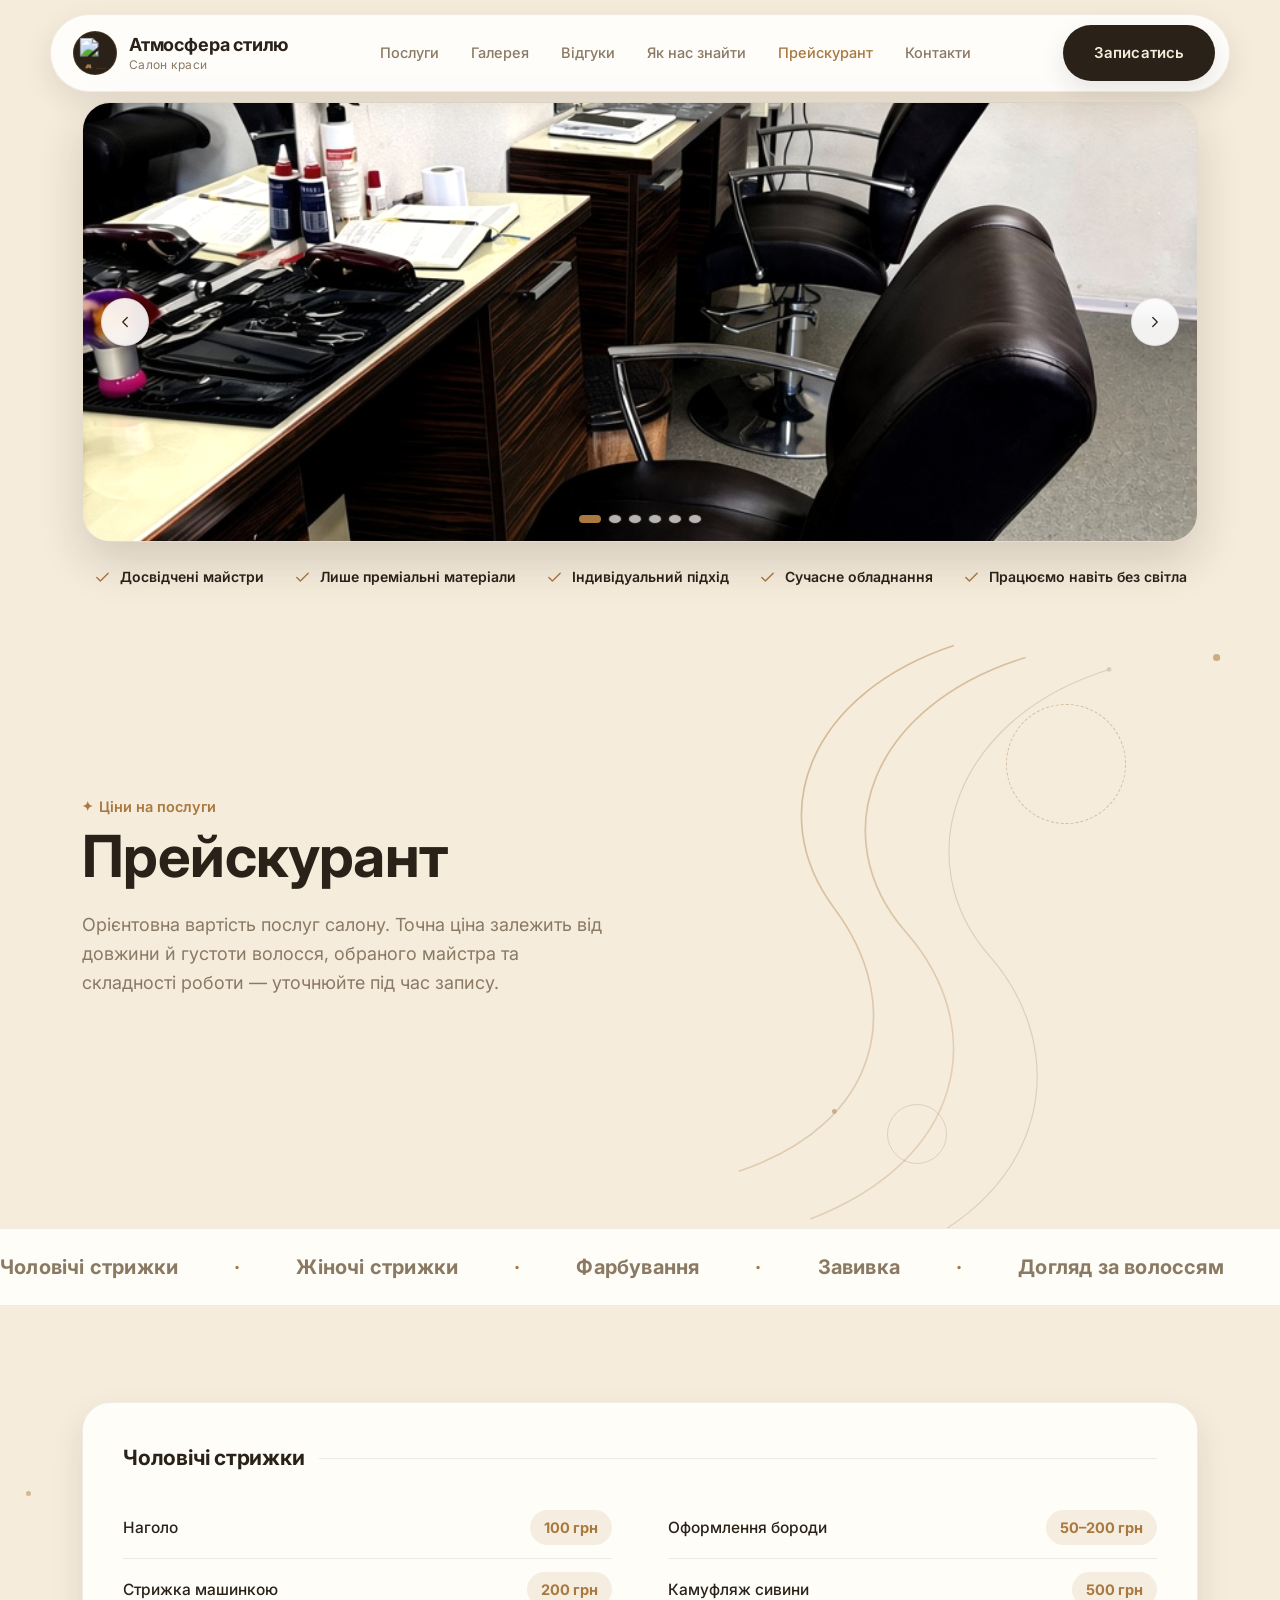
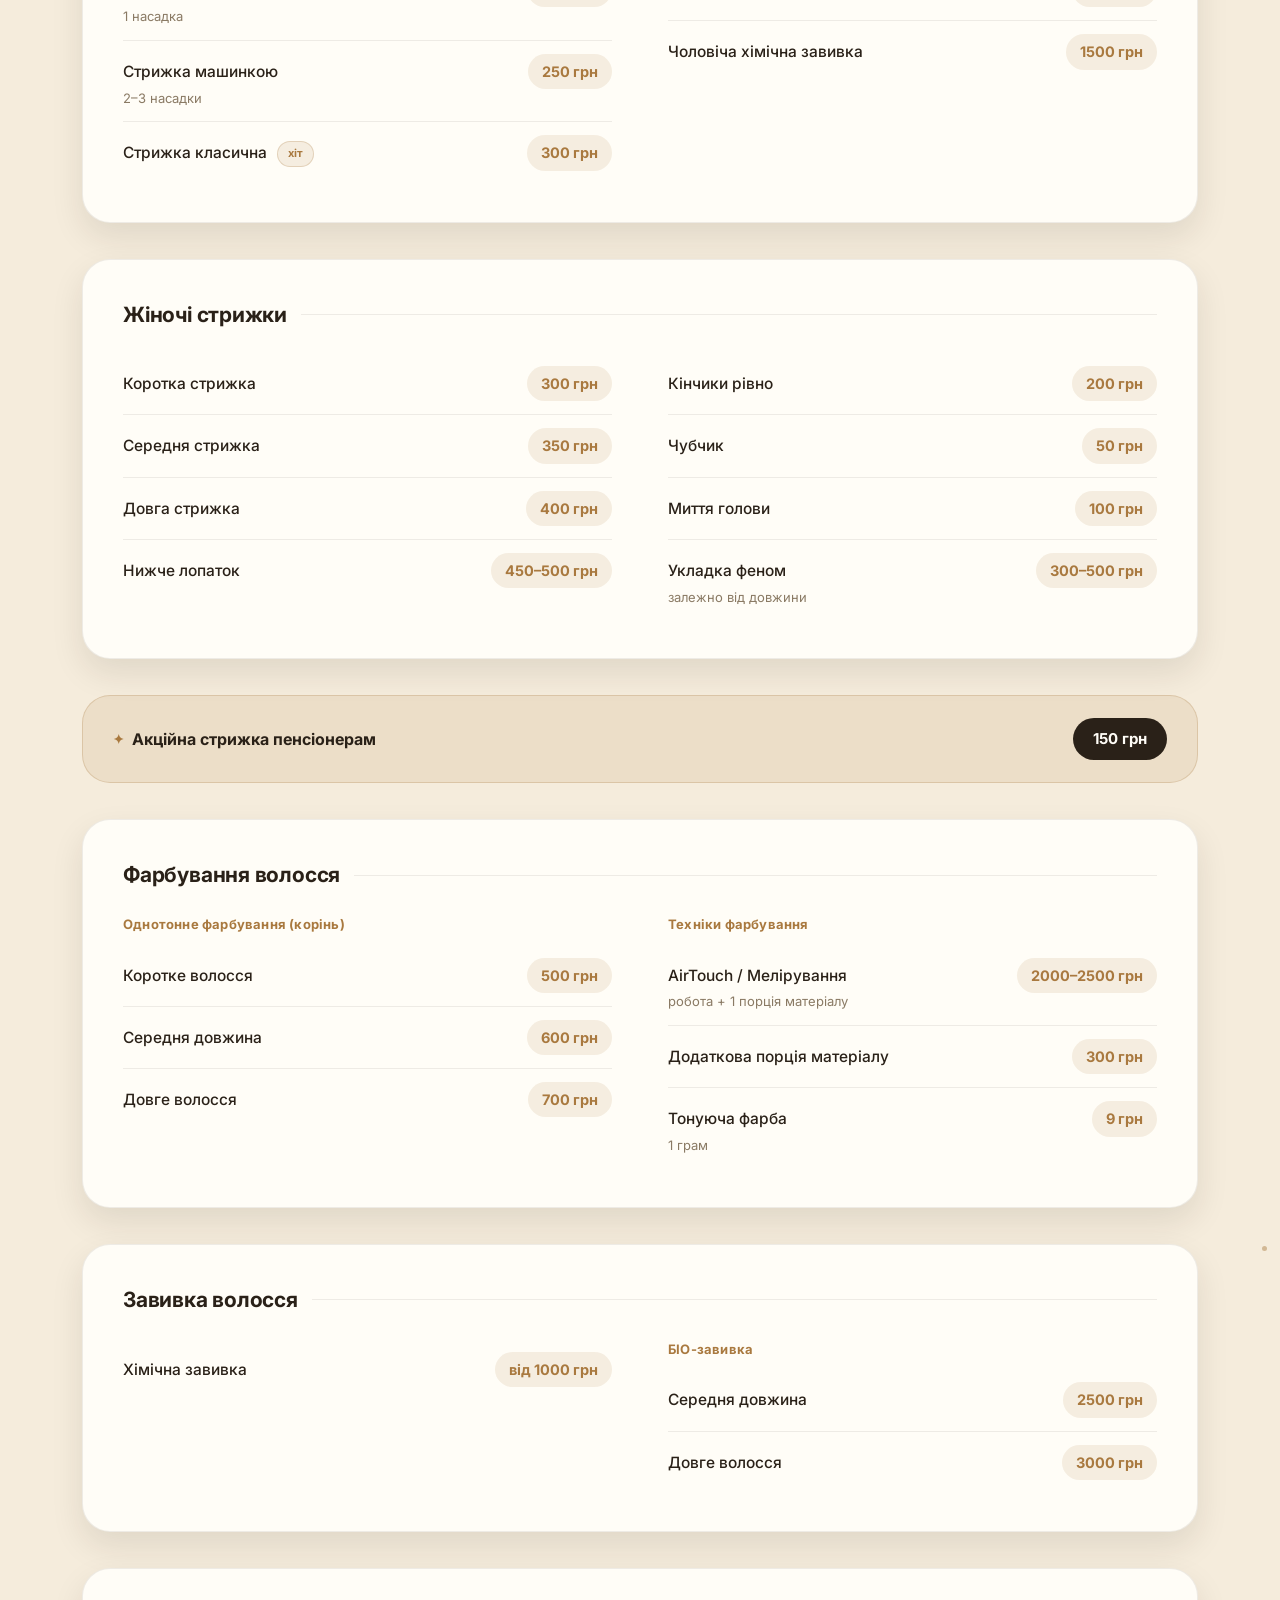
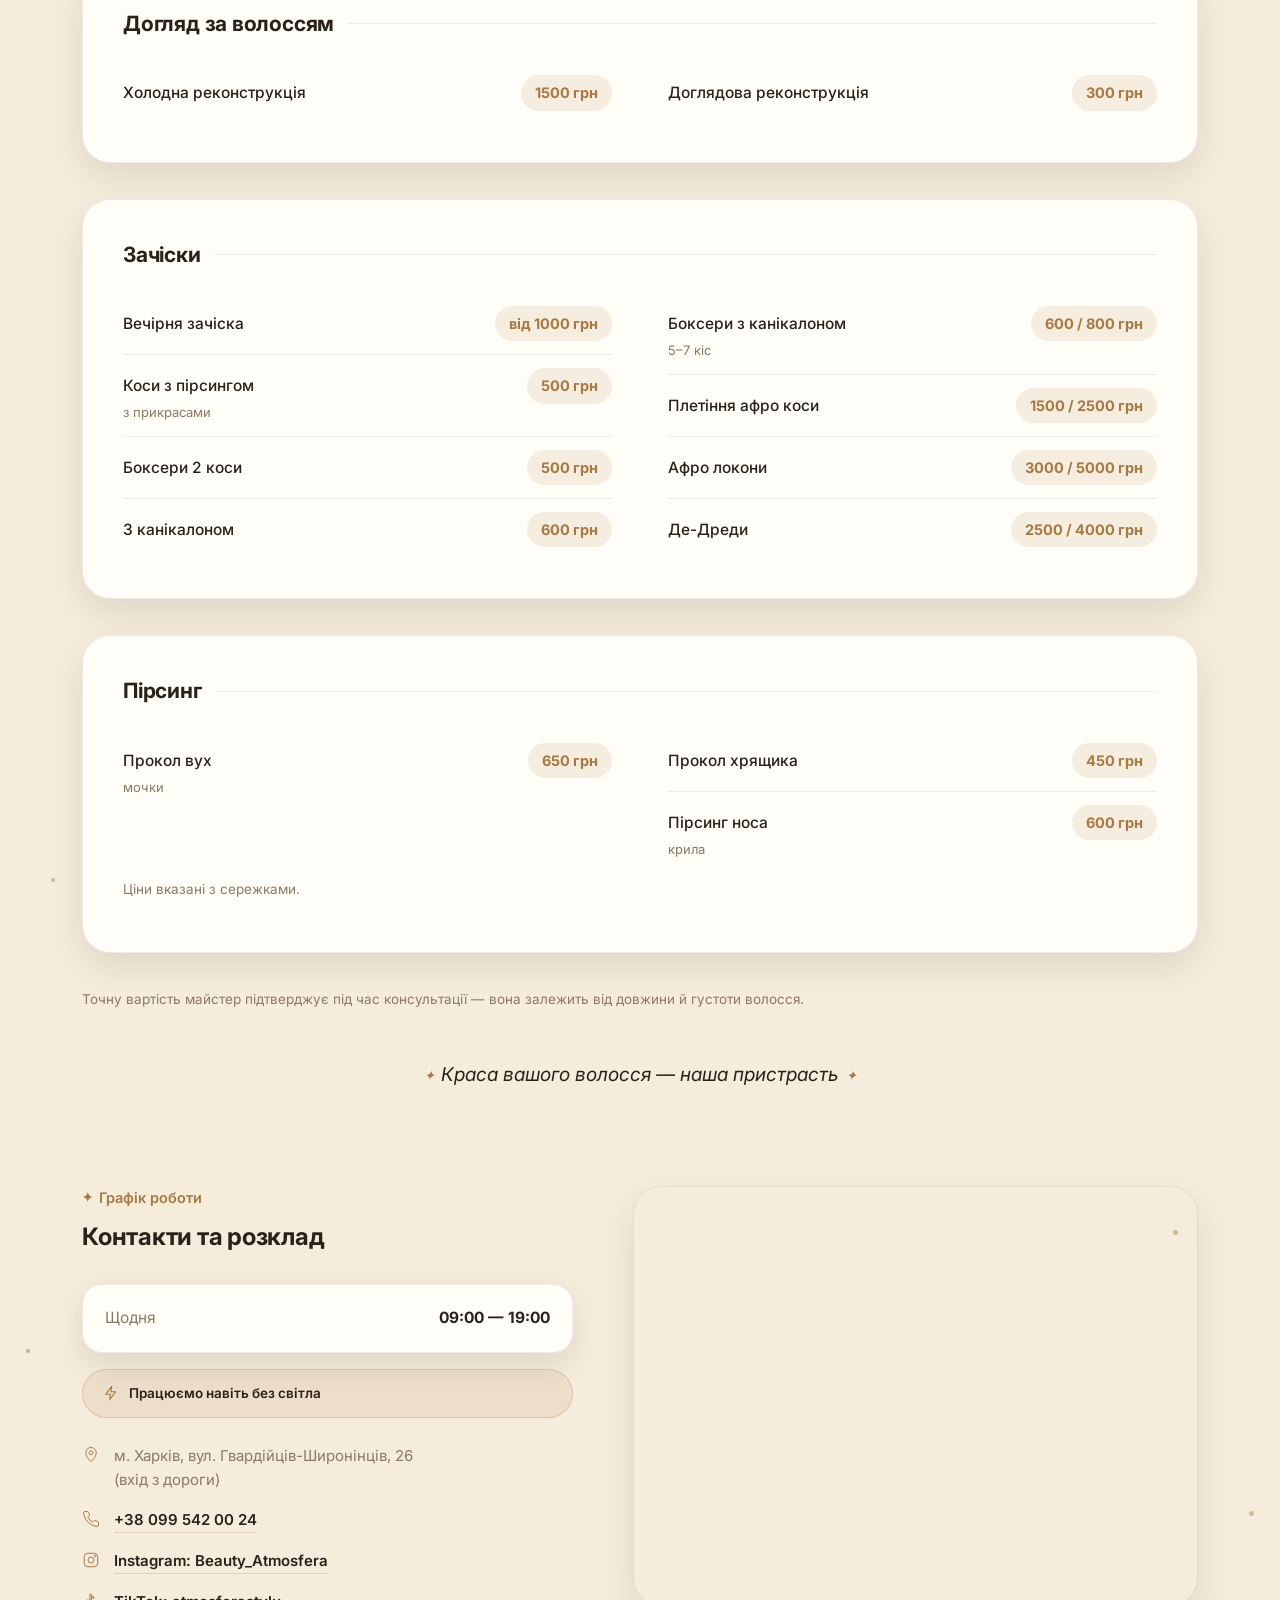
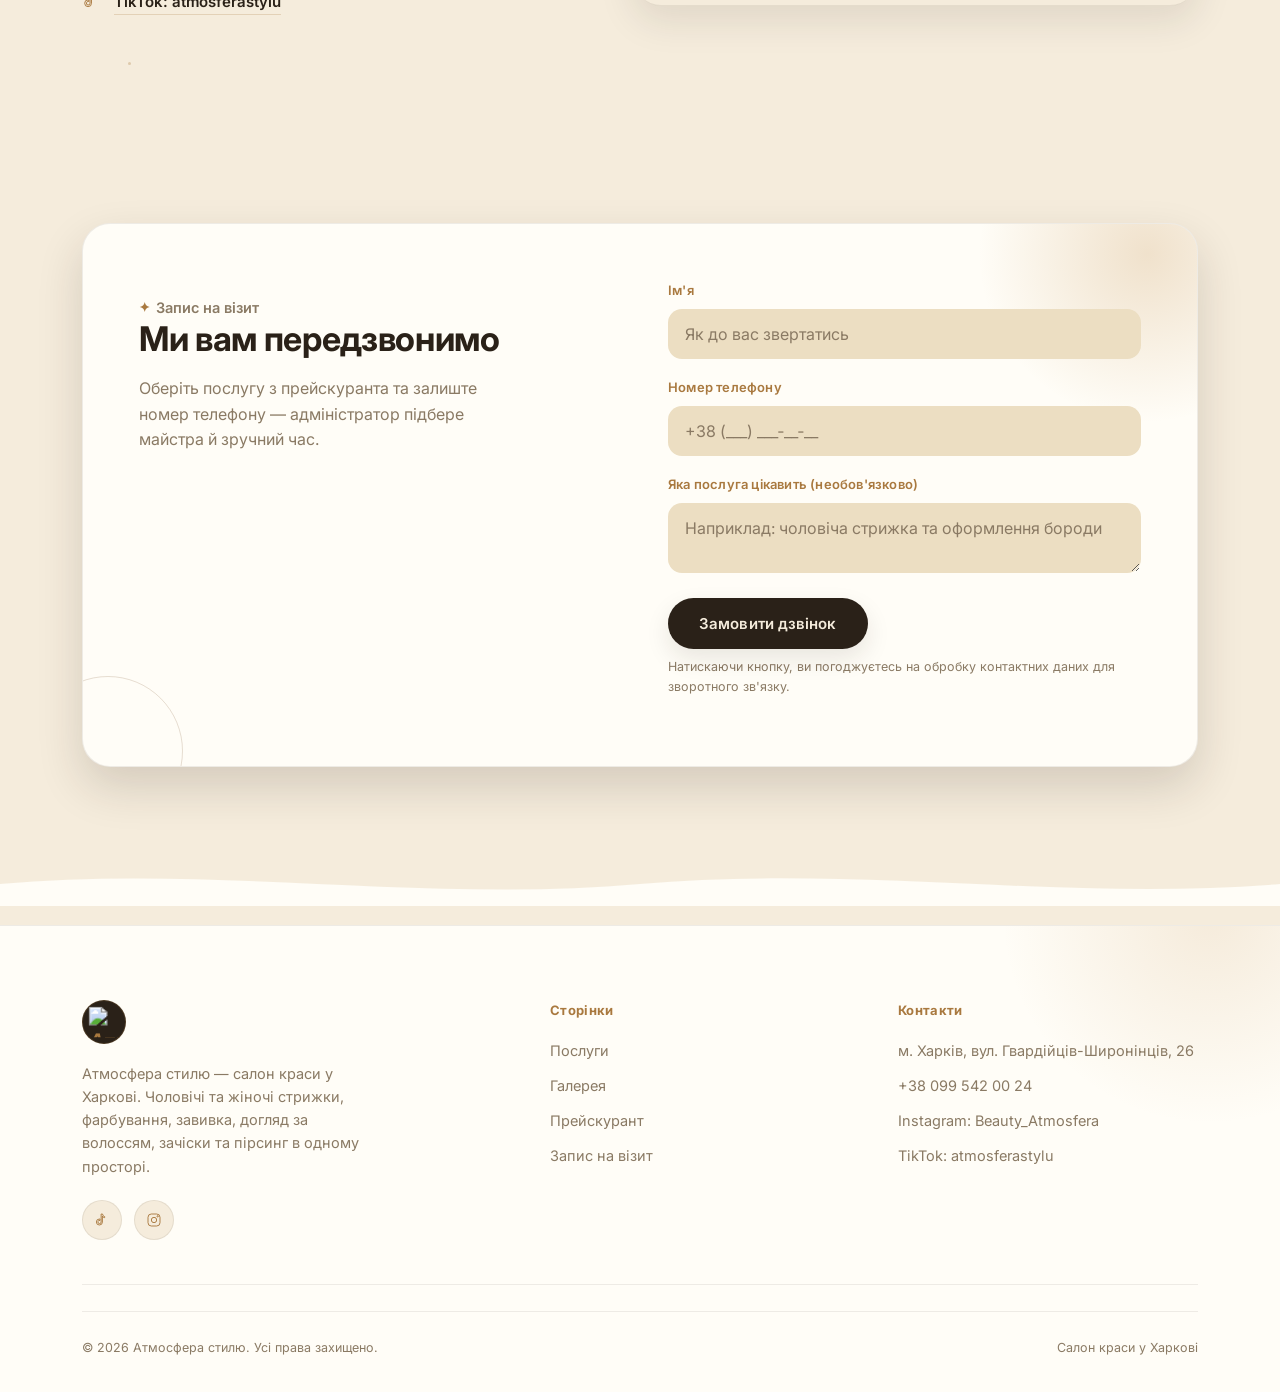
==== pricing.html @ 175be162 "first commit" ====
<!DOCTYPE html>
<html lang="uk">

<head>
  <meta charset="UTF-8">
  <meta name="viewport" content="width=device-width, initial-scale=1.0">
  <title>Прейскурант — Атмосфера стилю</title>
  <meta name="description"
    content="Прейскурант салону краси Атмосфера стилю: чоловічі та жіночі стрижки, фарбування, завивка, догляд за волоссям, зачіски та пірсинг.">
  <link rel="icon" href="favicon.ico" sizes="any">
  <link rel="icon" href="favicon-32.png" type="image/png" sizes="32x32">
  <link rel="icon" href="favicon-16.png" type="image/png" sizes="16x16">
  <link rel="apple-touch-icon" href="apple-touch-icon.png">
  <link rel="stylesheet" href="style.css">
</head>

<body>

  <header class="site-header" id="siteHeader">
    <div class="wrap">
      <a href="index.html" class="brand">
        <span class="brand-mark"><img src="logo-512.png" alt="Атмосфера стилю — логотип" width="44" height="44"></span>
        <span class="brand-word">
          <span class="name">Атмосфера стилю</span>
          <span class="sub">Салон краси</span>
        </span>
      </a>

      <nav class="nav-desktop">
        <a href="index.html#послуги">Послуги</a>
        <a href="index.html#галерея">Галерея</a>
        <a href="index.html#відгуки">Відгуки</a>
        <a href="index.html#години">Як нас знайти</a>
        <a href="pricing.html" class="is-active">Прейскурант</a>
        <a href="#запис">Контакти</a>
      </nav>

      <div class="header-cta">
        <a href="tel:+380995420024" class="phone">+38 099 542 00 24</a>
        <a href="#запис" class="btn btn-gold">Записатись</a>
        <button class="burger" id="burger" aria-label="Меню" aria-expanded="false">
          <span></span>
        </button>
      </div>
    </div>
  </header>

  <nav class="nav-mobile" id="navMobile">
    <a href="index.html#послуги">Послуги</a>
    <a href="index.html#галерея">Галерея</a>
    <a href="index.html#відгуки">Відгуки</a>
    <a href="index.html#години">Як нас знайти</a>
    <a href="pricing.html">Прейскурант</a>
    <a href="#запис">Контакти</a>
    <div class="header-cta">
      <a href="tel:+380995420024" class="btn btn-ghost">+38 099 542 00 24</a>
    </div>
  </nav>

  <main>

    <!-- TOP IMAGE CAROUSEL -->
    <section class="top-carousel" aria-label="Фото салону">
      <div class="wrap">
        <div class="carousel-frame">
          <div class="carousel-track" id="carouselTrack">
            <div class="carousel-slide">
              <img src="./assets/2.jpg" alt="Стрижка чоловіка в салоні" loading="eager">
            </div>
            <div class="carousel-slide">
              <img
                src="https://images.pexels.com/photos/4981476/pexels-photo-4981476.jpeg?auto=compress&amp;cs=tinysrgb&amp;w=1600"
                alt="Фарбування волосся" loading="lazy">
            </div>
            <div class="carousel-slide">
              <img src="./assets/5.jpg" alt="Завивка та укладка волосся" loading="lazy">
            </div>
            <div class="carousel-slide">
              <img
                src="https://images.pexels.com/photos/18186525/pexels-photo-18186525.jpeg?auto=compress&amp;cs=tinysrgb&amp;w=1600"
                alt="Стрижка ножицями крупним планом" loading="lazy">
            </div>
            <div class="carousel-slide">
              <img
                src="https://images.pexels.com/photos/29555469/pexels-photo-29555469.jpeg?auto=compress&amp;cs=tinysrgb&amp;w=1600"
                alt="Мелірування волосся" loading="lazy">
            </div>
            <div class="carousel-slide">
              <img src="./assets/3.jpg" alt="Стилізація волосся в салоні" loading="lazy">
            </div>
          </div>

          <button type="button" class="carousel-nav prev" id="carouselPrev" aria-label="Попереднє фото">
            <svg viewBox="0 0 24 24" fill="none" stroke-width="1.6" stroke-linecap="round" stroke-linejoin="round">
              <path d="m15 18-6-6 6-6" />
            </svg>
          </button>
          <button type="button" class="carousel-nav next" id="carouselNext" aria-label="Наступне фото">
            <svg viewBox="0 0 24 24" fill="none" stroke-width="1.6" stroke-linecap="round" stroke-linejoin="round">
              <path d="m9 18 6-6-6-6" />
            </svg>
          </button>

          <div class="carousel-dots" id="carouselDots">
            <button type="button" class="is-active" aria-label="Слайд 1"></button>
            <button type="button" aria-label="Слайд 2"></button>
            <button type="button" aria-label="Слайд 3"></button>
            <button type="button" aria-label="Слайд 4"></button>
            <button type="button" aria-label="Слайд 5"></button>
            <button type="button" aria-label="Слайд 6"></button>
          </div>
        </div>

        <div class="perks">
          <span class="perk"><svg viewBox="0 0 24 24" fill="none" stroke-width="2" stroke-linecap="round"
              stroke-linejoin="round">
              <path d="M20 6 9 17l-5-5" />
            </svg>Досвідчені майстри</span>
          <span class="perk"><svg viewBox="0 0 24 24" fill="none" stroke-width="2" stroke-linecap="round"
              stroke-linejoin="round">
              <path d="M20 6 9 17l-5-5" />
            </svg>Лише преміальні матеріали</span>
          <span class="perk"><svg viewBox="0 0 24 24" fill="none" stroke-width="2" stroke-linecap="round"
              stroke-linejoin="round">
              <path d="M20 6 9 17l-5-5" />
            </svg>Індивідуальний підхід</span>
          <span class="perk"><svg viewBox="0 0 24 24" fill="none" stroke-width="2" stroke-linecap="round"
              stroke-linejoin="round">
              <path d="M20 6 9 17l-5-5" />
            </svg>Сучасне обладнання</span>
          <span class="perk"><svg viewBox="0 0 24 24" fill="none" stroke-width="2" stroke-linecap="round"
              stroke-linejoin="round">
              <path d="M20 6 9 17l-5-5" />
            </svg>Працюємо навіть без світла</span>
        </div>
      </div>
    </section>

    <section class="hero" style="padding:72px 0 60px;">
      <svg class="hero-wave" viewBox="0 0 600 600" fill="none" xmlns="http://www.w3.org/2000/svg" aria-hidden="true"
        style="opacity:.55;">
        <defs>
          <linearGradient id="waveGrad2" x1="0" y1="0" x2="600" y2="600" gradientUnits="userSpaceOnUse">
            <stop offset="0" stop-color="#a9793f" />
            <stop offset="1" stop-color="#a9793f" stop-opacity="0" />
          </linearGradient>
        </defs>
        <path d="M40 520 C160 480 180 380 120 300 C60 220 100 120 220 80" stroke="url(#waveGrad2)" stroke-width="1.4" />
        <path d="M100 560 C230 510 250 400 180 320 C110 240 150 130 280 90" stroke="url(#waveGrad2)"
          stroke-width="1.4" />
        <path d="M170 590 C300 540 320 420 250 340 C180 260 220 140 350 100" stroke="#8c6a46" stroke-width="1"
          opacity=".4" />
        <circle cx="440" cy="90" r="3" fill="#a9793f" />
        <circle cx="120" cy="470" r="2" fill="#a9793f" />
        <circle cx="350" cy="100" r="2" fill="#8c6a46" opacity=".4" />
      </svg>
      <span class="ring ring-1" aria-hidden="true"></span>
      <span class="ring ring-alt ring-2" aria-hidden="true"></span>
      <div class="wrap">
        <div class="hero-inner" style="max-width:560px;">
          <p class="eyebrow"><span class="sparkle">✦</span>Ціни на послуги</p>
          <h1 style="font-size:clamp(38px,5.4vw,58px);">Прейскурант</h1>
          <p class="lede">Орієнтовна вартість послуг салону. Точна ціна залежить від довжини й густоти волосся, обраного
            майстра та складності роботи — уточнюйте під час запису.</p>
        </div>
      </div>
    </section>

    <!-- MARQUEE -->
    <div class="marquee" aria-hidden="true">
      <div class="marquee-track">
        <span>Чоловічі стрижки <em>·</em> Жіночі стрижки <em>·</em> Фарбування <em>·</em> Завивка <em>·</em> Догляд за
          волоссям <em>·</em> Зачіски та пірсинг</span>
        <span>Чоловічі стрижки <em>·</em> Жіночі стрижки <em>·</em> Фарбування <em>·</em> Завивка <em>·</em> Догляд за
          волоссям <em>·</em> Зачіски та пірсинг</span>
      </div>
    </div>

    <!-- PRICE LIST -->
    <section class="pricing">
      <div class="dot-field" aria-hidden="true">
        <span style="top:6%;left:2%;"></span>
        <span style="top:50%;right:1%;"></span>
        <span style="top:90%;left:4%;"></span>
      </div>
      <div class="wrap">

        <div class="price-category">
          <h3>Чоловічі стрижки</h3>
          <div class="price-grid">
            <div>
              <div class="price-row"><span class="name">Наголо</span><span class="fill"></span><span class="sum">100
                  грн</span></div>
              <div class="price-row"><span class="name">Стрижка машинкою<span class="desc">1 насадка</span></span><span
                  class="fill"></span><span class="sum">200 грн</span></div>
              <div class="price-row"><span class="name">Стрижка машинкою<span class="desc">2–3
                    насадки</span></span><span class="fill"></span><span class="sum">250 грн</span></div>
              <div class="price-row"><span class="name">Стрижка класична<span class="badge-hit">хіт</span></span><span
                  class="fill"></span><span class="sum">300 грн</span></div>
            </div>
            <div>
              <div class="price-row"><span class="name">Оформлення бороди</span><span class="fill"></span><span
                  class="sum">50–200 грн</span></div>
              <div class="price-row"><span class="name">Камуфляж сивини</span><span class="fill"></span><span
                  class="sum">500 грн</span></div>
              <div class="price-row"><span class="name">Чоловіча хімічна завивка</span><span class="fill"></span><span
                  class="sum">1500 грн</span></div>
            </div>
          </div>
        </div>

        <div class="price-category">
          <h3>Жіночі стрижки</h3>
          <div class="price-grid">
            <div>
              <div class="price-row"><span class="name">Коротка стрижка</span><span class="fill"></span><span
                  class="sum">300 грн</span></div>
              <div class="price-row"><span class="name">Середня стрижка</span><span class="fill"></span><span
                  class="sum">350 грн</span></div>
              <div class="price-row"><span class="name">Довга стрижка</span><span class="fill"></span><span
                  class="sum">400 грн</span></div>
              <div class="price-row"><span class="name">Нижче лопаток</span><span class="fill"></span><span
                  class="sum">450–500 грн</span></div>
            </div>
            <div>
              <div class="price-row"><span class="name">Кінчики рівно</span><span class="fill"></span><span
                  class="sum">200 грн</span></div>
              <div class="price-row"><span class="name">Чубчик</span><span class="fill"></span><span class="sum">50
                  грн</span></div>
              <div class="price-row"><span class="name">Миття голови</span><span class="fill"></span><span
                  class="sum">100 грн</span></div>
              <div class="price-row"><span class="name">Укладка феном<span class="desc">залежно від
                    довжини</span></span><span class="fill"></span><span class="sum">300–500 грн</span></div>
            </div>
          </div>
        </div>

        <div class="promo-strip">
          <span class="promo-text"><span class="sparkle">✦</span>Акційна стрижка пенсіонерам</span>
          <span class="sum">150 грн</span>
        </div>

        <div class="price-category">
          <h3>Фарбування волосся</h3>
          <div class="price-grid">
            <div>
              <p class="price-subhead">Однотонне фарбування (корінь)</p>
              <div class="price-row"><span class="name">Коротке волосся</span><span class="fill"></span><span
                  class="sum">500 грн</span></div>
              <div class="price-row"><span class="name">Середня довжина</span><span class="fill"></span><span
                  class="sum">600 грн</span></div>
              <div class="price-row"><span class="name">Довге волосся</span><span class="fill"></span><span
                  class="sum">700 грн</span></div>
            </div>
            <div>
              <p class="price-subhead">Техніки фарбування</p>
              <div class="price-row"><span class="name">AirTouch / Мелірування<span class="desc">робота + 1 порція
                    матеріалу</span></span><span class="fill"></span><span class="sum">2000–2500 грн</span></div>
              <div class="price-row"><span class="name">Додаткова порція матеріалу</span><span class="fill"></span><span
                  class="sum">300 грн</span></div>
              <div class="price-row"><span class="name">Тонуюча фарба<span class="desc">1 грам</span></span><span
                  class="fill"></span><span class="sum">9 грн</span></div>
            </div>
          </div>
        </div>

        <div class="price-category">
          <h3>Завивка волосся</h3>
          <div class="price-grid">
            <div>
              <div class="price-row"><span class="name">Хімічна завивка</span><span class="fill"></span><span
                  class="sum">від 1000 грн</span></div>
            </div>
            <div>
              <p class="price-subhead">БІО-завивка</p>
              <div class="price-row"><span class="name">Середня довжина</span><span class="fill"></span><span
                  class="sum">2500 грн</span></div>
              <div class="price-row"><span class="name">Довге волосся</span><span class="fill"></span><span
                  class="sum">3000 грн</span></div>
            </div>
          </div>
        </div>

        <div class="price-category">
          <h3>Догляд за волоссям</h3>
          <div class="price-grid">
            <div>
              <div class="price-row"><span class="name">Холодна реконструкція</span><span class="fill"></span><span
                  class="sum">1500 грн</span></div>
            </div>
            <div>
              <div class="price-row"><span class="name">Доглядова реконструкція</span><span class="fill"></span><span
                  class="sum">300 грн</span></div>
            </div>
          </div>
        </div>

        <div class="price-category">
          <h3>Зачіски</h3>
          <div class="price-grid">
            <div>
              <div class="price-row"><span class="name">Вечірня зачіска</span><span class="fill"></span><span
                  class="sum">від 1000 грн</span></div>
              <div class="price-row"><span class="name">Коси з пірсингом<span class="desc">з
                    прикрасами</span></span><span class="fill"></span><span class="sum">500 грн</span></div>
              <div class="price-row"><span class="name">Боксери 2 коси</span><span class="fill"></span><span
                  class="sum">500 грн</span></div>
              <div class="price-row"><span class="name">З канікалоном</span><span class="fill"></span><span
                  class="sum">600 грн</span></div>
            </div>
            <div>
              <div class="price-row"><span class="name">Боксери з канікалоном<span class="desc">5–7
                    кіс</span></span><span class="fill"></span><span class="sum">600 / 800 грн</span></div>
              <div class="price-row"><span class="name">Плетіння афро коси</span><span class="fill"></span><span
                  class="sum">1500 / 2500 грн</span></div>
              <div class="price-row"><span class="name">Афро локони</span><span class="fill"></span><span
                  class="sum">3000 / 5000 грн</span></div>
              <div class="price-row"><span class="name">Де-Дреди</span><span class="fill"></span><span class="sum">2500
                  / 4000 грн</span></div>
            </div>
          </div>
        </div>

        <div class="price-category">
          <h3>Пірсинг</h3>
          <div class="price-grid">
            <div>
              <div class="price-row"><span class="name">Прокол вух<span class="desc">мочки</span></span><span
                  class="fill"></span><span class="sum">650 грн</span></div>
            </div>
            <div>
              <div class="price-row"><span class="name">Прокол хрящика</span><span class="fill"></span><span
                  class="sum">450 грн</span></div>
              <div class="price-row"><span class="name">Пірсинг носа<span class="desc">крила</span></span><span
                  class="fill"></span><span class="sum">600 грн</span></div>
            </div>
          </div>
          <p class="price-note">Ціни вказані з сережками.</p>
        </div>

        <p class="price-note">Точну вартість майстер підтверджує під час консультації — вона залежить від довжини й
          густоти волосся.</p>
        <p class="price-tagline"><span class="sparkle">✦</span>Краса вашого волосся — наша пристрасть<span
            class="sparkle" style="margin-left:8px;margin-right:0;">✦</span></p>
      </div>
    </section>

    <!-- HOURS + CONTACTS RECAP -->
    <section class="visit" id="години" style="padding-top:0;">
      <div class="dot-field" aria-hidden="true">
        <span style="top:8%;right:8%;"></span>
        <span style="top:60%;right:2%;"></span>
        <span style="top:30%;left:2%;"></span>
        <span style="top:88%;left:10%;"></span>
      </div>
      <div class="wrap">
        <div class="visit-grid">
          <div>
            <p class="eyebrow"><span class="sparkle">✦</span>Графік роботи</p>
            <h2>Контакти та розклад</h2>

            <div class="hours-list">
              <div class="hours-row"><span>Щодня</span><span>09:00 — 19:00</span></div>
            </div>
            <p class="hours-note">
              <svg viewBox="0 0 24 24" fill="none" stroke-width="1.6" stroke-linecap="round" stroke-linejoin="round">
                <path d="M13 2 4 14h7l-1 8 9-12h-7l1-8Z" />
              </svg>
              Працюємо навіть без світла
            </p>

            <div class="address-block">
              <div class="line">
                <svg viewBox="0 0 24 24" fill="none" stroke-width="1.3">
                  <path d="M12 21s7-6.5 7-12a7 7 0 1 0-14 0c0 5.5 7 12 7 12Z" />
                  <circle cx="12" cy="9" r="2.5" />
                </svg>
                <span>м. Харків, вул. Гвардійців-Широнінців, 26<br>(вхід з дороги)</span>
              </div>
              <div class="line">
                <svg viewBox="0 0 24 24" fill="none" stroke-width="1.3">
                  <path
                    d="M22 16.9v3a2 2 0 0 1-2.2 2 19.8 19.8 0 0 1-8.6-3.1 19.5 19.5 0 0 1-6-6A19.8 19.8 0 0 1 2.1 4.2 2 2 0 0 1 4 2h3a2 2 0 0 1 2 1.7c.1 1 .4 2 .7 2.9a2 2 0 0 1-.5 2.1L8 10a16 16 0 0 0 6 6l1.3-1.2a2 2 0 0 1 2.1-.5c.9.3 1.9.6 2.9.7a2 2 0 0 1 1.7 2Z" />
                </svg>
                <a href="tel:+380995420024">+38 099 542 00 24</a>
              </div>
              <div class="line">
                <svg viewBox="0 0 24 24" fill="none" stroke-width="1.3">
                  <rect x="3" y="3" width="18" height="18" rx="5" />
                  <circle cx="12" cy="12" r="4" />
                  <circle cx="17.5" cy="6.5" r="1" />
                </svg>
                <a href="https://www.instagram.com/julia.oksana_kh?utm_source=ig_web_button_share_sheet&amp;stkn=ZDNlZDc0MzIxNw=="
                  target="_blank" rel="noopener">Instagram: Beauty_Atmosfera</a>
              </div>
              <div class="line">
                <svg viewBox="0 0 24 24" fill="none" stroke-width="1.3">
                  <path
                    d="M16 8.5c-1.7 0-3-1-3.4-2.5V15a4.5 4.5 0 1 1-4.5-4.5c.3 0 .6 0 .9.1v2.1a2.4 2.4 0 1 0 1.7 2.3V3h2.1a4.1 4.1 0 0 0 3.2 3.9V8.5Z" />
                </svg>
                <a href="https://www.tiktok.com/@atmosferastylu" target="_blank" rel="noopener">TikTok:
                  atmosferastylu</a>
              </div>
            </div>
          </div>

          <div class="map-frame">
            <iframe
              src="https://maps.google.com/maps?q=%D0%A5%D0%B0%D1%80%D0%BA%D1%96%D0%B2%2C%20%D0%B2%D1%83%D0%BB.%20%D0%93%D0%B2%D0%B0%D1%80%D0%B4%D1%96%D0%B9%D1%86%D1%96%D0%B2-%D0%A8%D0%B8%D1%80%D0%BE%D0%BD%D1%96%D0%BD%D1%86%D1%96%D0%B2%2C%2026&z=16&output=embed"
              loading="lazy" referrerpolicy="no-referrer-when-downgrade" title="Атмосфера стилю на карті"></iframe>
          </div>
        </div>
      </div>
    </section>

    <!-- CALLBACK -->
    <section class="callback" id="запис">
      <div class="wrap">
        <div class="callback-panel">
          <span class="ring ring-alt ring-3" aria-hidden="true"></span>
          <div class="callback-copy">
            <p class="eyebrow"><span class="sparkle">✦</span>Запис на візит</p>
            <h2>Ми вам передзвонимо</h2>
            <p>Оберіть послугу з прейскуранта та залиште номер телефону — адміністратор підбере майстра й зручний час.
            </p>
          </div>

          <form id="callbackForm" novalidate>
            <div class="field" id="nameField">
              <label for="name">Ім'я</label>
              <input type="text" id="name" name="name" placeholder="Як до вас звертатись" autocomplete="name">
              <p class="field-error">Вкажіть, будь ласка, ваше ім'я.</p>
            </div>
            <div class="field" id="phoneField">
              <label for="phone">Номер телефону</label>
              <input type="tel" id="phone" name="phone" placeholder="+38 (___) ___‑__‑__" autocomplete="tel">
              <p class="field-error">Перевірте формат номера телефону.</p>
            </div>
            <div class="field">
              <label for="message">Яка послуга цікавить (необов'язково)</label>
              <textarea id="message" name="message"
                placeholder="Наприклад: чоловіча стрижка та оформлення бороди"></textarea>
            </div>
            <button type="submit" class="btn btn-gold">Замовити дзвінок</button>
            <p class="form-note">Натискаючи кнопку, ви погоджуєтесь на обробку контактних даних для зворотного зв'язку.
            </p>
            <p class="form-status" id="formStatus">Дякуємо! Ми передзвонимо вам найближчим часом.</p>
          </form>
        </div>
      </div>
    </section>

  </main>

  <svg class="divider to-white" viewBox="0 0 1440 60" preserveAspectRatio="none" aria-hidden="true">
    <path d="M0,30 C240,4 480,56 720,30 C960,4 1200,54 1440,30 L1440,60 L0,60 Z"></path>
  </svg>

  <footer class="site-footer">
    <div class="wrap">
      <div class="footer-top">
        <div class="footer-about">
          <span class="brand-mark"><img src="logo-512.png" alt="Атмосфера стилю — логотип" width="44"
              height="44"></span>
          <p>Атмосфера стилю — салон краси у Харкові. Чоловічі та жіночі стрижки, фарбування, завивка, догляд за
            волоссям, зачіски та пірсинг в одному просторі.</p>
          <div class="socials">
            <a href="https://www.tiktok.com/@atmosferastylu" target="_blank" rel="noopener" aria-label="TikTok"><svg
                viewBox="0 0 24 24" fill="none" stroke-width="1.4">
                <path
                  d="M16 8.5c-1.7 0-3-1-3.4-2.5V15a4.5 4.5 0 1 1-4.5-4.5c.3 0 .6 0 .9.1v2.1a2.4 2.4 0 1 0 1.7 2.3V3h2.1a4.1 4.1 0 0 0 3.2 3.9V8.5Z" />
              </svg></a>
            <a href="https://www.instagram.com/julia.oksana_kh?utm_source=ig_web_button_share_sheet&amp;stkn=ZDNlZDc0MzIxNw=="
              target="_blank" rel="noopener" aria-label="Instagram"><svg viewBox="0 0 24 24" fill="none"
                stroke-width="1.4">
                <rect x="3" y="3" width="18" height="18" rx="5" />
                <circle cx="12" cy="12" r="4" />
                <circle cx="17.5" cy="6.5" r="1" />
              </svg></a>
          </div>
        </div>
        <div class="footer-col">
          <h4>Сторінки</h4>
          <ul>
            <li><a href="index.html#послуги">Послуги</a></li>
            <li><a href="index.html#галерея">Галерея</a></li>
            <li><a href="pricing.html">Прейскурант</a></li>
            <li><a href="#запис">Запис на візит</a></li>
          </ul>
        </div>
        <div class="footer-col">
          <h4>Контакти</h4>
          <ul>
            <li>м. Харків, вул. Гвардійців-Широнінців, 26</li>
            <li><a href="tel:+380995420024">+38 099 542 00 24</a></li>
            <li><a
                href="https://www.instagram.com/julia.oksana_kh?utm_source=ig_web_button_share_sheet&amp;stkn=ZDNlZDc0MzIxNw=="
                target="_blank" rel="noopener">Instagram: Beauty_Atmosfera</a></li>
            <li><a href="https://www.tiktok.com/@atmosferastylu" target="_blank" rel="noopener">TikTok:
                atmosferastylu</a></li>
          </ul>
        </div>
      </div>
      <div class="footer-bottom">
        <span>© 2026 Атмосфера стилю. Усі права захищено.</span>
        <span>Салон краси у Харкові</span>
      </div>
    </div>
  </footer>

  <a href="#запис" class="float-cta" id="floatCta" aria-label="Записатись на візит">
    <svg viewBox="0 0 24 24" fill="none" stroke-width="1.6" stroke-linecap="round" stroke-linejoin="round">
      <path
        d="M22 16.9v3a2 2 0 0 1-2.2 2 19.8 19.8 0 0 1-8.6-3.1 19.5 19.5 0 0 1-6-6A19.8 19.8 0 0 1 2.1 4.2 2 2 0 0 1 4 2h3a2 2 0 0 1 2 1.7c.1 1 .4 2 .7 2.9a2 2 0 0 1-.5 2.1L8 10a16 16 0 0 0 6 6l1.3-1.2a2 2 0 0 1 2.1-.5c.9.3 1.9.6 2.9.7a2 2 0 0 1 1.7 2Z" />
    </svg>
  </a>

  <script src="script.js"></script>
</body>

</html>
---- style.css ----
/* ==========================================================================
   Атмосфера стилю — стилі
   Світла, м'яка, заокруглена палітра у дусі iOS/Apple, з золотими акцентами
   візитки салону.
   ========================================================================== */

@import url('https://fonts.googleapis.com/css2?family=Inter:ital,wght@0,400;0,500;0,600;0,700;0,800;1,600;1,700&display=swap');

:root {
  --cream: #f5ecdc;
  --cream-2: #ecdec2;
  --white: #fffdf7;
  --ink: #2a2118;
  --ink-dim: #8a7a64;
  --gold: #a9793f;
  --gold-light: #c99a5c;
  --gold-soft: rgba(169, 121, 63, .12);
  --rose: #8c6a46;
  --line: rgba(169, 121, 63, .24);
  --line-soft: rgba(42, 33, 24, .08);
  --shadow: rgba(42, 33, 24, .10);
  --shadow-lg: rgba(42, 33, 24, .16);

  --sans: -apple-system, BlinkMacSystemFont, 'SF Pro Display', 'Inter', 'Segoe UI', Roboto, Helvetica, Arial, sans-serif;

  --r-sm: 14px;
  --r-md: 20px;
  --r-lg: 28px;
  --r-pill: 999px;

  --wrap: 1180px;
}

*,
*::before,
*::after {
  box-sizing: border-box;
}

html {
  scroll-behavior: smooth;
}

@media (prefers-reduced-motion: reduce) {
  html {
    scroll-behavior: auto;
  }

  *,
  *::before,
  *::after {
    animation-duration: .01ms !important;
    animation-iteration-count: 1 !important;
    transition-duration: .01ms !important;
  }
}

body {
  margin: 0;
  background: var(--cream);
  color: var(--ink);
  font-family: var(--sans);
  font-size: 16px;
  line-height: 1.6;
  -webkit-font-smoothing: antialiased;
}

img {
  max-width: 100%;
  display: block;
}

a {
  color: inherit;
  text-decoration: none;
}

button {
  font-family: inherit;
  cursor: pointer;
}

ul {
  margin: 0;
  padding: 0;
  list-style: none;
}

h1,
h2,
h3,
h4 {
  margin: 0;
  font-family: var(--sans);
  font-weight: 700;
  letter-spacing: -.01em;
  color: var(--ink);
}

:focus-visible {
  outline: 2px solid var(--gold);
  outline-offset: 3px;
  border-radius: 6px;
}

.wrap {
  max-width: var(--wrap);
  margin: 0 auto;
  padding: 0 32px;
}

.eyebrow {
  font-family: var(--sans);
  font-weight: 600;
  font-size: 14.5px;
  color: var(--gold);
  margin: 0 0 8px;
}

.section-head {
  max-width: 560px;
  margin: 0 0 46px;
}

.section-head h2 {
  font-size: clamp(28px, 3.6vw, 38px);
  line-height: 1.18;
}

.section-head p {
  margin: 14px 0 0;
  color: var(--ink-dim);
  font-size: 16px;
  max-width: 46ch;
}

.btn {
  display: inline-flex;
  align-items: center;
  gap: 10px;
  padding: 15px 30px;
  border-radius: var(--r-pill);
  font-size: 15px;
  font-weight: 600;
  letter-spacing: .1px;
  border: 1px solid transparent;
  transition: background .25s ease, color .25s ease, border-color .25s ease, transform .2s ease, box-shadow .25s ease;
}

.btn-gold {
  background: var(--ink);
  color: var(--cream);
  box-shadow: 0 10px 24px var(--shadow);
  position: relative;
  overflow: hidden;
}

.btn-gold::before {
  content: '';
  position: absolute;
  inset: 0;
  background: linear-gradient(115deg, transparent 20%, rgba(255, 255, 255, .35) 50%, transparent 80%);
  transform: translateX(-120%);
  transition: transform .6s ease;
}

.btn-gold:hover::before {
  transform: translateX(120%);
}

.btn-gold:hover {
  background: var(--gold);
  color: var(--white);
  transform: translateY(-2px);
  box-shadow: 0 14px 28px var(--shadow-lg);
}

.btn-ghost {
  border-color: var(--line);
  color: var(--ink);
  background: var(--white);
}

.btn-ghost:hover {
  border-color: var(--gold);
  color: var(--gold);
  transform: translateY(-2px);
}

/* ---------- header ---------- */
.site-header {
  position: sticky;
  top: 14px;
  z-index: 50;
  padding: 0 20px;
}

.site-header .wrap {
  display: flex;
  align-items: center;
  justify-content: space-between;
  height: 78px;
  background: rgba(255, 255, 255, .86);
  backdrop-filter: blur(18px);
  border: 1px solid rgba(169, 121, 63, .14);
  border-radius: var(--r-pill);
  box-shadow: 0 10px 30px var(--shadow);
  padding: 0 14px 0 22px;
  transition: box-shadow .3s ease, background .3s ease;
}

.site-header.is-scrolled .wrap {
  box-shadow: 0 14px 34px var(--shadow-lg);
  background: rgba(255, 255, 255, .96);
}

.brand {
  display: flex;
  align-items: center;
  gap: 12px;
}

.brand-mark {
  width: 44px;
  height: 44px;
  padding: 8px;
  background: var(--ink);
  border: 1px solid var(--line);
  border-radius: 50%;
  display: flex;
  align-items: center;
  justify-content: center;
  overflow: hidden;
  font-family: var(--sans);
  font-style: italic;
  font-weight: 700;
  font-size: 17px;
  color: var(--gold);
  flex: none;
}

.brand-mark img {
  width: 100%;
  height: 100%;
  object-fit: cover;
  transform: scale(1.18);
}

.brand-word {
  line-height: 1.25;
}

.brand-word .name {
  display: block;
  font-family: var(--sans);
  font-weight: 700;
  font-size: 18px;
  letter-spacing: -.01em;
  color: var(--ink);
}

.brand-word .sub {
  display: block;
  font-size: 12px;
  letter-spacing: .3px;
  color: var(--ink-dim);
}

.nav-desktop {
  display: flex;
  align-items: center;
  gap: 32px;
}

.nav-desktop a {
  font-size: 14.5px;
  font-weight: 500;
  color: var(--ink-dim);
  position: relative;
  padding: 4px 0;
  transition: color .2s ease;
}

.nav-desktop a:hover {
  color: var(--ink);
}

.nav-desktop a.is-active {
  color: var(--gold);
}

.header-cta {
  display: flex;
  align-items: center;
  gap: 16px;
}

.header-cta .phone {
  font-family: var(--sans);
  font-weight: 600;
  font-size: 15px;
  color: var(--ink);
  display: none;
}

.burger {
  display: none;
  width: 34px;
  height: 34px;
  border: none;
  background: none;
  position: relative;
}

.burger span,
.burger span::before,
.burger span::after {
  content: '';
  position: absolute;
  left: 6px;
  right: 6px;
  height: 2px;
  border-radius: 2px;
  background: var(--gold);
  transition: transform .25s ease, opacity .25s ease;
}

.burger span {
  top: 16px;
}

.burger span::before {
  top: -7px;
}

.burger span::after {
  top: 7px;
}

.burger.is-open span {
  background: transparent;
}

.burger.is-open span::before {
  transform: translateY(7px) rotate(45deg);
}

.burger.is-open span::after {
  transform: translateY(-7px) rotate(-45deg);
}

.nav-mobile {
  position: fixed;
  inset: 92px 14px 14px 14px;
  background: var(--white);
  border-radius: var(--r-lg);
  box-shadow: 0 20px 50px var(--shadow-lg);
  padding: 36px 30px;
  display: flex;
  flex-direction: column;
  gap: 24px;
  transform: translateY(-16px);
  opacity: 0;
  pointer-events: none;
  transition: transform .3s ease, opacity .3s ease;
  z-index: 49;
}

.nav-mobile.is-open {
  transform: translateY(0);
  opacity: 1;
  pointer-events: auto;
}

.nav-mobile a {
  font-family: var(--sans);
  font-weight: 600;
  font-size: 23px;
  color: var(--ink);
}

.nav-mobile .header-cta {
  margin-top: 10px;
}

/* ---------- hero ---------- */
.hero {
  position: relative;
  overflow: hidden;
  min-height: 640px;
  display: flex;
  align-items: center;
  padding: 120px 0 90px;
  border-radius: 0 0 var(--r-lg) var(--r-lg);
}

.hero-carousel-bg {
  position: absolute;
  inset: 0;
  z-index: 0;
}

.hero-carousel-bg .carousel-track {
  display: flex;
  height: 100%;
  transition: transform .8s cubic-bezier(.4, 0, .2, 1);
}

.hero-carousel-bg .carousel-slide {
  flex: 0 0 100%;
  height: 100%;
  position: relative;
  overflow: hidden;
}

.hero-carousel-bg .carousel-slide img {
  width: 100%;
  height: 100%;
  object-fit: cover;
  filter: saturate(.94) sepia(.05) brightness(1.02);
}

.hero-scrim {
  position: absolute;
  inset: 0;
  z-index: 1;
  background: linear-gradient(100deg,
      var(--cream) 0%,
      rgba(245, 236, 220, .97) 36%,
      rgba(245, 236, 220, .74) 56%,
      rgba(245, 236, 220, .28) 78%,
      rgba(245, 236, 220, .08) 100%);
}

.hero-wave {
  position: absolute;
  top: -6%;
  right: -10%;
  width: min(56vw, 720px);
  opacity: .55;
  pointer-events: none;
  z-index: 1;
}

.hero .wrap {
  position: relative;
  z-index: 2;
  width: 100%;
}

.hero-carousel-ui {
  position: absolute;
  right: 28px;
  bottom: 26px;
  z-index: 3;
  display: flex;
  align-items: center;
  gap: 8px;
  background: rgba(255, 255, 255, .78);
  backdrop-filter: blur(10px);
  padding: 8px 10px;
  border-radius: var(--r-pill);
  border: 1px solid var(--line-soft);
  box-shadow: 0 12px 26px var(--shadow);
}

.hero-carousel-ui .hc-nav {
  width: 32px;
  height: 32px;
  border-radius: 50%;
  border: 1px solid var(--line-soft);
  background: var(--white);
  display: flex;
  align-items: center;
  justify-content: center;
  transition: border-color .25s ease, transform .2s ease;
  flex: none;
}

.hero-carousel-ui .hc-nav:hover {
  border-color: var(--gold);
  transform: translateY(-1px);
}

.hero-carousel-ui .hc-nav svg {
  width: 13px;
  height: 13px;
  stroke: var(--ink);
}

.hero-carousel-ui .hc-dots {
  display: flex;
  align-items: center;
  gap: 6px;
  margin: 0 4px;
}

.hero-carousel-ui .hc-dots button {
  width: 6px;
  height: 6px;
  border-radius: 50%;
  border: none;
  background: rgba(42, 33, 24, .2);
  transition: width .3s ease, background .25s ease;
}

.hero-carousel-ui .hc-dots button.is-active {
  width: 18px;
  border-radius: var(--r-pill);
  background: var(--gold);
}

@media (max-width:640px) {
  .hero {
    min-height: 560px;
  }

  .hero-carousel-ui {
    right: 16px;
    bottom: 16px;
    padding: 6px 8px;
  }
}

.hero-inner {
  max-width: 620px;
}

.hero-inner .eyebrow {
  opacity: 0;
  animation: rise .8s .1s ease forwards;
}

.hero-inner h1 {
  font-size: clamp(42px, 6.4vw, 72px);
  line-height: 1.05;
  opacity: 0;
  animation: rise .8s .25s ease forwards;
}

.hero-inner h1 em {
  font-style: italic;
  color: var(--gold);
}

.hero-inner .lede {
  margin: 24px 0 36px;
  font-size: 18px;
  color: var(--ink-dim);
  max-width: 48ch;
  opacity: 0;
  animation: rise .8s .4s ease forwards;
}

.hero-actions {
  display: flex;
  gap: 16px;
  flex-wrap: wrap;
  opacity: 0;
  animation: rise .8s .55s ease forwards;
}

@keyframes rise {
  from {
    opacity: 0;
    transform: translateY(16px);
  }

  to {
    opacity: 1;
    transform: translateY(0);
  }
}

.hero-stats {
  display: flex;
  gap: 44px;
  margin-top: 68px;
  padding-top: 30px;
  border-top: 1px solid var(--line-soft);
  max-width: 640px;
  opacity: 0;
  animation: rise .8s .7s ease forwards;
}

.hero-stats .num {
  font-family: var(--sans);
  font-weight: 800;
  font-size: 30px;
  color: var(--gold);
}

.hero-stats .lbl {
  font-size: 13px;
  color: var(--ink-dim);
  margin-top: 4px;
}

/* ---------- services strip ---------- */
.services {
  padding: 96px 0;
  position: relative;
}

.services-grid {
  display: grid;
  grid-template-columns: repeat(4, 1fr);
  gap: 20px;
}

.service-card {
  background: var(--white);
  border-radius: var(--r-md);
  border: 1px solid var(--line-soft);
  box-shadow: 0 14px 34px var(--shadow);
  padding: 32px 26px;
  transition: transform .3s ease, box-shadow .3s ease;
}

.service-card:hover {
  transform: translateY(-6px);
  box-shadow: 0 20px 42px var(--shadow-lg);
}

.service-card svg {
  width: 28px;
  height: 28px;
  stroke: var(--gold);
  margin-bottom: 20px;
}

.service-card h3 {
  font-size: 19px;
  margin-bottom: 8px;
}

.service-card p {
  font-size: 14px;
  color: var(--ink-dim);
  margin: 0;
  line-height: 1.55;
}

/* ---------- gallery ---------- */
.gallery {
  padding: 96px 0;
}

.tabs {
  display: flex;
  gap: 10px;
  flex-wrap: wrap;
  margin-bottom: 40px;
  background: var(--white);
  border: 1px solid var(--line-soft);
  border-radius: var(--r-pill);
  padding: 6px;
  width: max-content;
  max-width: 100%;
}

.tab {
  background: none;
  border: none;
  color: var(--ink-dim);
  font-family: var(--sans);
  font-weight: 600;
  font-size: 14.5px;
  padding: 11px 20px;
  border-radius: var(--r-pill);
  transition: background .25s ease, color .25s ease;
  white-space: nowrap;
}

.tab.is-active {
  color: var(--white);
  background: var(--gold);
}

.gallery-grid {
  display: none;
  grid-template-columns: repeat(4, 1fr);
  grid-auto-rows: 150px;
  gap: 16px;
}

.gallery-grid.is-active {
  display: grid;
}

.scene {
  position: relative;
  border-radius: var(--r-md);
  overflow: hidden;
  border: 1px solid var(--line-soft);
  box-shadow: 0 12px 28px var(--shadow);
  background:
    radial-gradient(circle at 22% 18%, rgba(255, 255, 255, .9), transparent 55%),
    linear-gradient(155deg, var(--tone-a, #f3e7d2) 0%, var(--tone-b, #ecdcc0) 100%);
}

.scene img {
  position: absolute;
  inset: 0;
  width: 100%;
  height: 100%;
  object-fit: cover;
  filter: saturate(.94) sepia(.05) brightness(1.02);
}

.scene svg {
  position: absolute;
  inset: 0;
  margin: auto;
  width: 32%;
  height: 32%;
  stroke: var(--gold);
  opacity: .55;
}

.scene .cap {
  position: absolute;
  left: 16px;
  bottom: 14px;
  z-index: 2;
  font-size: 13px;
  font-weight: 600;
  color: var(--white);
  padding: 4px 10px;
  background: rgba(42, 33, 24, .55);
  border-radius: var(--r-pill);
}

.scene.tall {
  grid-row: span 2;
}

.scene.wide {
  grid-column: span 2;
}

.gallery-note {
  margin-top: 24px;
  font-size: 13.5px;
  color: var(--ink-dim);
}

/* ---------- hours + map ---------- */
.visit {
  padding: 96px 0;
  position: relative;
}

.visit-grid {
  display: grid;
  grid-template-columns: 1fr 1.15fr;
  gap: 60px;
  align-items: start;
}

.hours-list {
  margin-top: 28px;
  background: var(--white);
  border: 1px solid var(--line-soft);
  border-radius: var(--r-md);
  padding: 6px 22px;
  box-shadow: 0 12px 28px var(--shadow);
}

.hours-row {
  display: flex;
  justify-content: space-between;
  padding: 15px 0;
  border-bottom: 1px solid var(--line-soft);
  font-size: 15.5px;
}

.hours-row:last-child {
  border-bottom: none;
}

.hours-note {
  display: flex;
  align-items: center;
  gap: 10px;
  margin-top: 16px;
  padding: 13px 20px;
  background: var(--gold-soft);
  border: 1px solid var(--line);
  border-radius: var(--r-pill);
  font-size: 13.5px;
  font-weight: 600;
  color: var(--ink);
}

.hours-note svg {
  width: 16px;
  height: 16px;
  stroke: var(--gold);
  flex: none;
}

.hours-row span:first-child {
  color: var(--ink-dim);
}

.hours-row span:last-child {
  font-weight: 700;
  color: var(--ink);
}

.address-block {
  margin-top: 26px;
}

.address-block .line {
  display: flex;
  gap: 14px;
  margin-bottom: 16px;
  font-size: 15px;
  color: var(--ink-dim);
  align-items: flex-start;
}

.address-block .line svg {
  width: 18px;
  height: 18px;
  stroke: var(--gold);
  flex: none;
  margin-top: 2px;
}

.address-block a {
  color: var(--ink);
  font-weight: 600;
  border-bottom: 1px solid var(--line);
}

.address-block a:hover {
  color: var(--gold);
  border-color: var(--gold);
}

.map-frame {
  border: 1px solid var(--line-soft);
  border-radius: var(--r-lg);
  overflow: hidden;
  box-shadow: 0 16px 36px var(--shadow);
  filter: sepia(.1) saturate(1.05);
  height: 420px;
}

.map-frame iframe {
  width: 100%;
  height: 100%;
  border: 0;
  display: block;
}

/* ---------- callback form ---------- */
.callback {
  padding: 96px 0;
}

.callback-panel {
  border-radius: var(--r-lg);
  padding: 56px;
  display: grid;
  grid-template-columns: 1fr 1fr;
  gap: 56px;
  position: relative;
  overflow: hidden;
  background: var(--white);
  border: 1px solid var(--line-soft);
  box-shadow: 0 20px 46px var(--shadow-lg);
}

.callback-panel::before {
  content: '';
  position: absolute;
  width: 340px;
  height: 340px;
  top: -140px;
  right: -120px;
  background: radial-gradient(circle, rgba(201, 154, 92, .28), rgba(201, 154, 92, 0) 70%);
  border-radius: 50%;
  pointer-events: none;
}

.callback-copy {
  position: relative;
}

.callback-copy h2 {
  font-size: clamp(26px, 3.2vw, 34px);
  line-height: 1.2;
}

.callback-copy p {
  color: var(--ink-dim);
  margin: 16px 0 0;
  max-width: 38ch;
}

.field {
  margin-bottom: 18px;
  position: relative;
}

.field label {
  display: block;
  font-size: 13px;
  font-weight: 600;
  color: var(--gold);
  margin-bottom: 8px;
  letter-spacing: .2px;
}

.field input,
.field textarea {
  width: 100%;
  background: var(--cream-2);
  border: 1px solid transparent;
  border-radius: var(--r-sm);
  color: var(--ink);
  font-family: var(--sans);
  font-size: 16px;
  padding: 14px 16px;
  transition: border-color .25s ease, background .25s ease;
}

.field input::placeholder,
.field textarea::placeholder {
  color: var(--ink-dim);
}

.field input:focus,
.field textarea:focus {
  border-color: var(--gold);
  background: var(--white);
  outline: none;
}

.field textarea {
  resize: vertical;
  min-height: 70px;
}

.field.invalid input {
  border-color: #c96b5f;
  background: #fbeeec;
}

.field-error {
  display: none;
  font-size: 12.5px;
  color: #c96b5f;
  margin-top: 6px;
}

.field.invalid .field-error {
  display: block;
}

.form-note {
  font-size: 12.5px;
  color: var(--ink-dim);
  margin-top: 8px;
}

.form-status {
  margin-top: 16px;
  font-size: 14.5px;
  font-weight: 600;
  color: var(--gold);
  display: none;
}

.form-status.is-visible {
  display: block;
}

/* ---------- pricing page ---------- */
.pricing {
  padding: 96px 0;
  position: relative;
}

.price-category {
  margin-bottom: 36px;
  background: var(--white);
  border: 1px solid var(--line-soft);
  border-radius: var(--r-lg);
  box-shadow: 0 14px 32px var(--shadow);
  padding: 38px 40px;
}

.price-category h3 {
  font-size: 21px;
  display: flex;
  align-items: center;
  gap: 14px;
  margin-bottom: 22px;
}

.price-category h3::after {
  content: '';
  flex: 1;
  height: 1px;
  background: var(--line-soft);
}

.price-subhead {
  font-size: 13px;
  font-weight: 700;
  color: var(--gold);
  letter-spacing: .2px;
  margin: 22px 0 10px;
}

.price-grid>div>.price-subhead:first-child,
.price-grid>.price-subhead:first-child {
  margin-top: 0;
}

.promo-strip {
  display: flex;
  align-items: center;
  justify-content: space-between;
  gap: 20px;
  flex-wrap: wrap;
  background: var(--gold-soft);
  border: 1px solid var(--line);
  border-radius: var(--r-lg);
  padding: 22px 30px;
  margin-bottom: 36px;
}

.promo-strip .promo-text {
  font-weight: 700;
  font-size: 16px;
  color: var(--ink);
}

.promo-strip .promo-text .sparkle {
  margin-right: 8px;
}

.promo-strip .sum {
  font-weight: 700;
  font-size: 15px;
  color: var(--white);
  background: var(--ink);
  padding: 9px 20px;
  border-radius: var(--r-pill);
  white-space: nowrap;
}

.price-tagline {
  text-align: center;
  font-style: italic;
  font-size: 19px;
  color: var(--ink);
  margin: 8px 0 0;
  padding: 36px 0 0;
}

.price-tagline .sparkle {
  color: var(--gold);
}

.price-row {
  display: flex;
  align-items: baseline;
  justify-content: space-between;
  gap: 18px;
  padding: 13px 0;
  border-bottom: 1px solid var(--line-soft);
}

.price-row:last-child {
  border-bottom: none;
}

.price-row .name {
  font-size: 15.5px;
  font-weight: 500;
}

.price-row .name .desc {
  display: block;
  font-size: 13px;
  font-weight: 400;
  color: var(--ink-dim);
  margin-top: 3px;
}

.price-row .sum {
  font-weight: 700;
  font-size: 14.5px;
  color: var(--gold);
  white-space: nowrap;
  background: var(--gold-soft);
  padding: 6px 14px;
  border-radius: var(--r-pill);
}

.price-grid {
  display: grid;
  grid-template-columns: 1fr 1fr;
  gap: 0 56px;
}

.price-note {
  margin-top: 6px;
  font-size: 13.5px;
  color: var(--ink-dim);
}

/* ---------- top image carousel ---------- */
.top-carousel {
  padding: 24px 0 0;
}

.perks {
  display: flex;
  flex-wrap: wrap;
  gap: 14px 30px;
  justify-content: center;
  margin-top: 24px;
}

.perks .perk {
  display: flex;
  align-items: center;
  gap: 9px;
  font-size: 14px;
  font-weight: 600;
  color: var(--ink);
}

.perks .perk svg {
  width: 17px;
  height: 17px;
  stroke: var(--gold);
  flex: none;
}

@media (max-width:640px) {
  .perks {
    gap: 12px 20px;
  }

  .perks .perk {
    font-size: 13px;
  }
}

.carousel-frame {
  position: relative;
  border-radius: var(--r-lg);
  overflow: hidden;
  box-shadow: 0 20px 46px var(--shadow-lg);
  border: 1px solid var(--line-soft);
  height: 440px;
}

.carousel-track {
  display: flex;
  height: 100%;
  transition: transform .6s cubic-bezier(.4, 0, .2, 1);
}

.carousel-slide {
  flex: 0 0 100%;
  height: 100%;
  position: relative;
  display: flex;
  align-items: flex-end;
  overflow: hidden;
  background:
    radial-gradient(circle at 18% 20%, rgba(255, 255, 255, .9), transparent 55%),
    linear-gradient(155deg, var(--tone-a, #f3e7d2) 0%, var(--tone-b, #ecdcc0) 100%);
}

.carousel-slide img {
  position: absolute;
  inset: 0;
  width: 100%;
  height: 100%;
  object-fit: cover;
  filter: saturate(.94) sepia(.05) brightness(1.02);
}

.carousel-slide svg {
  position: absolute;
  inset: 0;
  margin: auto;
  width: 100px;
  height: 100px;
  stroke: var(--gold);
  opacity: .4;
}

.carousel-slide .cap {
  position: relative;
  z-index: 2;
  width: 100%;
  padding: 30px 40px;
  background: linear-gradient(to top, rgba(255, 255, 255, .82), rgba(255, 255, 255, 0));
}

.carousel-slide .cap .tag {
  font-size: 12.5px;
  font-weight: 600;
  color: var(--gold);
  margin-bottom: 4px;
}

.carousel-slide .cap .title {
  font-size: 22px;
  font-weight: 700;
  color: var(--ink);
}

.carousel-nav {
  position: absolute;
  top: 50%;
  transform: translateY(-50%);
  width: 48px;
  height: 48px;
  border-radius: 50%;
  border: 1px solid var(--line-soft);
  background: rgba(255, 255, 255, .9);
  backdrop-filter: blur(6px);
  display: flex;
  align-items: center;
  justify-content: center;
  box-shadow: 0 10px 24px var(--shadow);
  transition: border-color .25s ease, background .25s ease, transform .2s ease;
  z-index: 3;
}

.carousel-nav:hover {
  border-color: var(--gold);
  background: var(--white);
}

.carousel-nav.prev {
  left: 18px;
}

.carousel-nav.next {
  right: 18px;
}

.carousel-nav svg {
  width: 18px;
  height: 18px;
  stroke: var(--ink);
}

.carousel-dots {
  position: absolute;
  left: 0;
  right: 0;
  bottom: 18px;
  display: flex;
  justify-content: center;
  gap: 8px;
  z-index: 3;
}

.carousel-dots button {
  width: 8px;
  height: 8px;
  border-radius: 50%;
  border: none;
  background: rgba(255, 255, 255, .7);
  box-shadow: 0 0 0 1px var(--line);
  transition: width .3s ease, background .25s ease;
}

.carousel-dots button.is-active {
  width: 22px;
  border-radius: var(--r-pill);
  background: var(--gold);
  box-shadow: none;
}

@media (max-width:640px) {
  .carousel-frame {
    height: 300px;
  }

  .carousel-slide svg {
    width: 64px;
    height: 64px;
  }

  .carousel-slide .cap .title {
    font-size: 18px;
  }

  .carousel-nav {
    width: 40px;
    height: 40px;
  }
}

/* ---------- decorative rings ---------- */
.ring {
  position: absolute;
  border-radius: 50%;
  border: 1px dashed var(--gold);
  opacity: .4;
  pointer-events: none;
  z-index: 2;
  animation: spin 50s linear infinite;
}

.ring.ring-alt {
  border-style: solid;
  border-color: var(--rose);
  opacity: .22;
  animation-duration: 70s;
  animation-direction: reverse;
}

@keyframes spin {
  from {
    transform: rotate(0deg);
  }

  to {
    transform: rotate(360deg);
  }
}

@media (prefers-reduced-motion: reduce) {
  .ring {
    animation: none;
  }
}

.hero .ring-1 {
  width: 120px;
  height: 120px;
  top: 18%;
  right: 12%;
}

.hero .ring-2 {
  width: 60px;
  height: 60px;
  bottom: 10%;
  right: 26%;
}

.callback-panel .ring-3 {
  width: 150px;
  height: 150px;
  bottom: -60px;
  left: -50px;
}

.dot-field {
  position: absolute;
  inset: 0;
  pointer-events: none;
  overflow: hidden;
}

.dot-field span {
  position: absolute;
  width: 5px;
  height: 5px;
  border-radius: 50%;
  background: var(--gold);
  opacity: .45;
}

.dot-field span:nth-child(3n) {
  background: var(--rose);
  width: 4px;
  height: 4px;
}

.dot-field span:nth-child(4n) {
  width: 3px;
  height: 3px;
  opacity: .3;
}

.sparkle {
  display: inline-block;
  color: var(--gold);
  font-size: 13px;
  margin-right: 6px;
  transform: translateY(-1px);
}

/* ---------- section wave dividers ---------- */
.divider {
  display: block;
  width: 100%;
  height: 44px;
  margin: -1px 0;
}

.divider path {
  fill: var(--cream);
}

.divider.to-tint path {
  fill: var(--cream-2);
}

.divider.to-white path {
  fill: var(--white);
}

.divider.flip {
  transform: rotate(180deg);
}

/* ---------- marquee ---------- */
.marquee {
  background: var(--white);
  overflow: hidden;
  padding: 22px 0;
  border-top: 1px solid var(--line-soft);
  border-bottom: 1px solid var(--line-soft);
}

.marquee-track {
  display: flex;
  width: max-content;
  gap: 56px;
  animation: marquee 32s linear infinite;
}

@media (prefers-reduced-motion: reduce) {
  .marquee-track {
    animation: none;
  }
}

.marquee-track span {
  display: flex;
  align-items: center;
  gap: 56px;
  font-family: var(--sans);
  font-weight: 700;
  font-size: 20px;
  letter-spacing: .2px;
  color: var(--ink-dim);
  white-space: nowrap;
}

.marquee-track span em {
  color: var(--gold);
  font-style: normal;
}

.marquee-track span::after {
  content: '✦';
  color: var(--gold);
  font-size: 13px;
  margin-left: 56px;
}

@keyframes marquee {
  from {
    transform: translateX(0);
  }

  to {
    transform: translateX(-50%);
  }
}

/* ---------- testimonials ---------- */
.reviews {
  background: var(--cream-2);
  padding: 96px 0;
  position: relative;
  overflow: hidden;
}

.reviews .eyebrow {
  color: var(--gold);
}

.reviews .section-head p {
  color: var(--ink-dim);
}

.review-track {
  display: grid;
  grid-auto-flow: column;
  grid-auto-columns: min(420px, 86vw);
  gap: 22px;
  overflow-x: auto;
  scroll-snap-type: x mandatory;
  padding-bottom: 8px;
  scrollbar-width: none;
}

.review-track::-webkit-scrollbar {
  display: none;
}

.review-card {
  scroll-snap-align: start;
  background: var(--white);
  border: 1px solid var(--line-soft);
  border-radius: var(--r-lg);
  box-shadow: 0 14px 32px var(--shadow);
  padding: 34px 30px;
}

.review-card .mark {
  font-family: var(--sans);
  font-size: 44px;
  font-weight: 800;
  color: var(--gold);
  line-height: 1;
}

.review-card p {
  color: var(--ink-dim);
  font-size: 15px;
  line-height: 1.7;
  margin: 14px 0 22px;
}

.review-card .who {
  display: flex;
  align-items: center;
  gap: 12px;
}

.review-card .avatar {
  width: 38px;
  height: 38px;
  border-radius: 50%;
  background: var(--gold-soft);
  border: 1px solid var(--gold);
  display: flex;
  align-items: center;
  justify-content: center;
  font-weight: 700;
  color: var(--gold);
  font-size: 14px;
}

.review-card .name {
  color: var(--ink);
  font-weight: 600;
  font-size: 14.5px;
}

.review-controls {
  display: flex;
  justify-content: center;
  gap: 12px;
  margin-top: 32px;
}

.review-controls button {
  width: 44px;
  height: 44px;
  border-radius: 50%;
  border: 1px solid var(--line-soft);
  background: var(--white);
  display: flex;
  align-items: center;
  justify-content: center;
  transition: border-color .25s ease, background .25s ease, transform .2s ease;
}

.review-controls button:hover {
  border-color: var(--gold);
  background: var(--gold-soft);
  transform: translateY(-2px);
}

.review-controls svg {
  width: 18px;
  height: 18px;
  stroke: var(--gold);
}

/* ---------- floating CTA ---------- */
.float-cta {
  position: fixed;
  right: 24px;
  bottom: 24px;
  width: 60px;
  height: 60px;
  border-radius: 50%;
  background: var(--ink);
  border: 1px solid var(--gold);
  display: flex;
  align-items: center;
  justify-content: center;
  box-shadow: 0 14px 30px var(--shadow-lg);
  z-index: 60;
  opacity: 0;
  transform: translateY(16px) scale(.9);
  pointer-events: none;
  transition: opacity .3s ease, transform .3s ease, background .25s ease;
}

.float-cta::after {
  content: '';
  position: absolute;
  inset: -6px;
  border-radius: 50%;
  border: 1px solid var(--gold);
  opacity: .5;
  animation: pulse 2.6s ease-out infinite;
}

@keyframes pulse {
  0% {
    transform: scale(.85);
    opacity: .5;
  }

  100% {
    transform: scale(1.25);
    opacity: 0;
  }
}

@media (prefers-reduced-motion: reduce) {
  .float-cta::after {
    animation: none;
  }
}

.float-cta.is-visible {
  opacity: 1;
  transform: translateY(0) scale(1);
  pointer-events: auto;
}

.float-cta:hover {
  background: var(--gold);
}

.float-cta svg {
  width: 22px;
  height: 22px;
  stroke: var(--gold-light);
  transition: stroke .25s ease;
}

.float-cta:hover svg {
  stroke: var(--white);
}

/* ---------- price badge ---------- */
.badge-hit {
  display: inline-block;
  font-size: 11px;
  font-weight: 700;
  color: var(--gold);
  background: var(--gold-soft);
  border: 1px solid var(--line);
  padding: 3px 10px;
  border-radius: var(--r-pill);
  margin-left: 10px;
  vertical-align: middle;
}

/* ---------- tilt-ready ---------- */
.service-card,
.scene {
  transform-style: preserve-3d;
  will-change: transform;
}

/* ---------- footer ---------- */
.site-footer {
  padding: 74px 0 34px;
  margin-top: 20px;
  background: var(--white);
  border-top: 1px solid var(--line-soft);
  position: relative;
  overflow: hidden;
}

.site-footer::before {
  content: '';
  position: absolute;
  width: 420px;
  height: 420px;
  top: -220px;
  right: -140px;
  background: radial-gradient(circle, rgba(201, 154, 92, .18), rgba(201, 154, 92, 0) 70%);
  border-radius: 50%;
  pointer-events: none;
}

.site-footer .wrap {
  position: relative;
}

.footer-top {
  display: grid;
  grid-template-columns: 1.4fr 1fr 1fr;
  gap: 48px;
  padding-bottom: 44px;
  border-bottom: 1px solid var(--line-soft);
}

.footer-about p {
  color: var(--ink-dim);
  font-size: 14.5px;
  margin: 18px 0 22px;
  max-width: 32ch;
}

.socials {
  display: flex;
  gap: 12px;
}

.socials a {
  width: 40px;
  height: 40px;
  border: 1px solid var(--line-soft);
  background: var(--cream);
  border-radius: 50%;
  display: flex;
  align-items: center;
  justify-content: center;
  transition: border-color .25s ease, transform .25s ease;
}

.socials a:hover {
  border-color: var(--gold);
  transform: translateY(-2px);
}

.socials svg {
  width: 16px;
  height: 16px;
  stroke: var(--gold);
}

.footer-col h4 {
  font-size: 13px;
  color: var(--gold);
  letter-spacing: .3px;
  margin-bottom: 18px;
  font-family: var(--sans);
  font-weight: 700;
}

.footer-col ul li {
  margin-bottom: 12px;
  font-size: 14.5px;
  color: var(--ink-dim);
}

.footer-col ul a:hover {
  color: var(--gold);
}

.footer-bottom {
  display: flex;
  justify-content: space-between;
  align-items: center;
  padding-top: 26px;
  font-size: 12.5px;
  color: var(--ink-dim);
  flex-wrap: wrap;
  gap: 10px;
  border-top: 1px solid var(--line-soft);
  margin-top: 26px;
  padding-top: 26px;
}

/* ---------- responsive ---------- */
@media (max-width:980px) {

  .nav-desktop,
  .header-cta .phone {
    display: none;
  }

  .burger {
    display: block;
  }

  .services-grid {
    grid-template-columns: repeat(2, 1fr);
  }

  .gallery-grid {
    grid-template-columns: repeat(2, 1fr);
  }

  .visit-grid {
    grid-template-columns: 1fr;
    gap: 40px;
  }

  .callback-panel {
    grid-template-columns: 1fr;
    padding: 36px 26px;
    gap: 30px;
  }

  .price-grid {
    grid-template-columns: 1fr;
  }

  .price-category {
    padding: 30px 24px;
  }

  .footer-top {
    grid-template-columns: 1fr;
    gap: 34px;
  }
}

@media (max-width:560px) {
  .wrap {
    padding: 0 20px;
  }

  .site-header {
    padding: 0 12px;
  }

  .hero {
    padding: 56px 0 72px;
  }

  .hero-stats {
    gap: 26px;
    flex-wrap: wrap;
  }

  .gallery-grid {
    grid-template-columns: 1fr 1fr;
    grid-auto-rows: 120px;
  }

  .scene.wide {
    grid-column: span 2;
  }

  .callback-panel {
    padding: 26px 18px;
  }
}
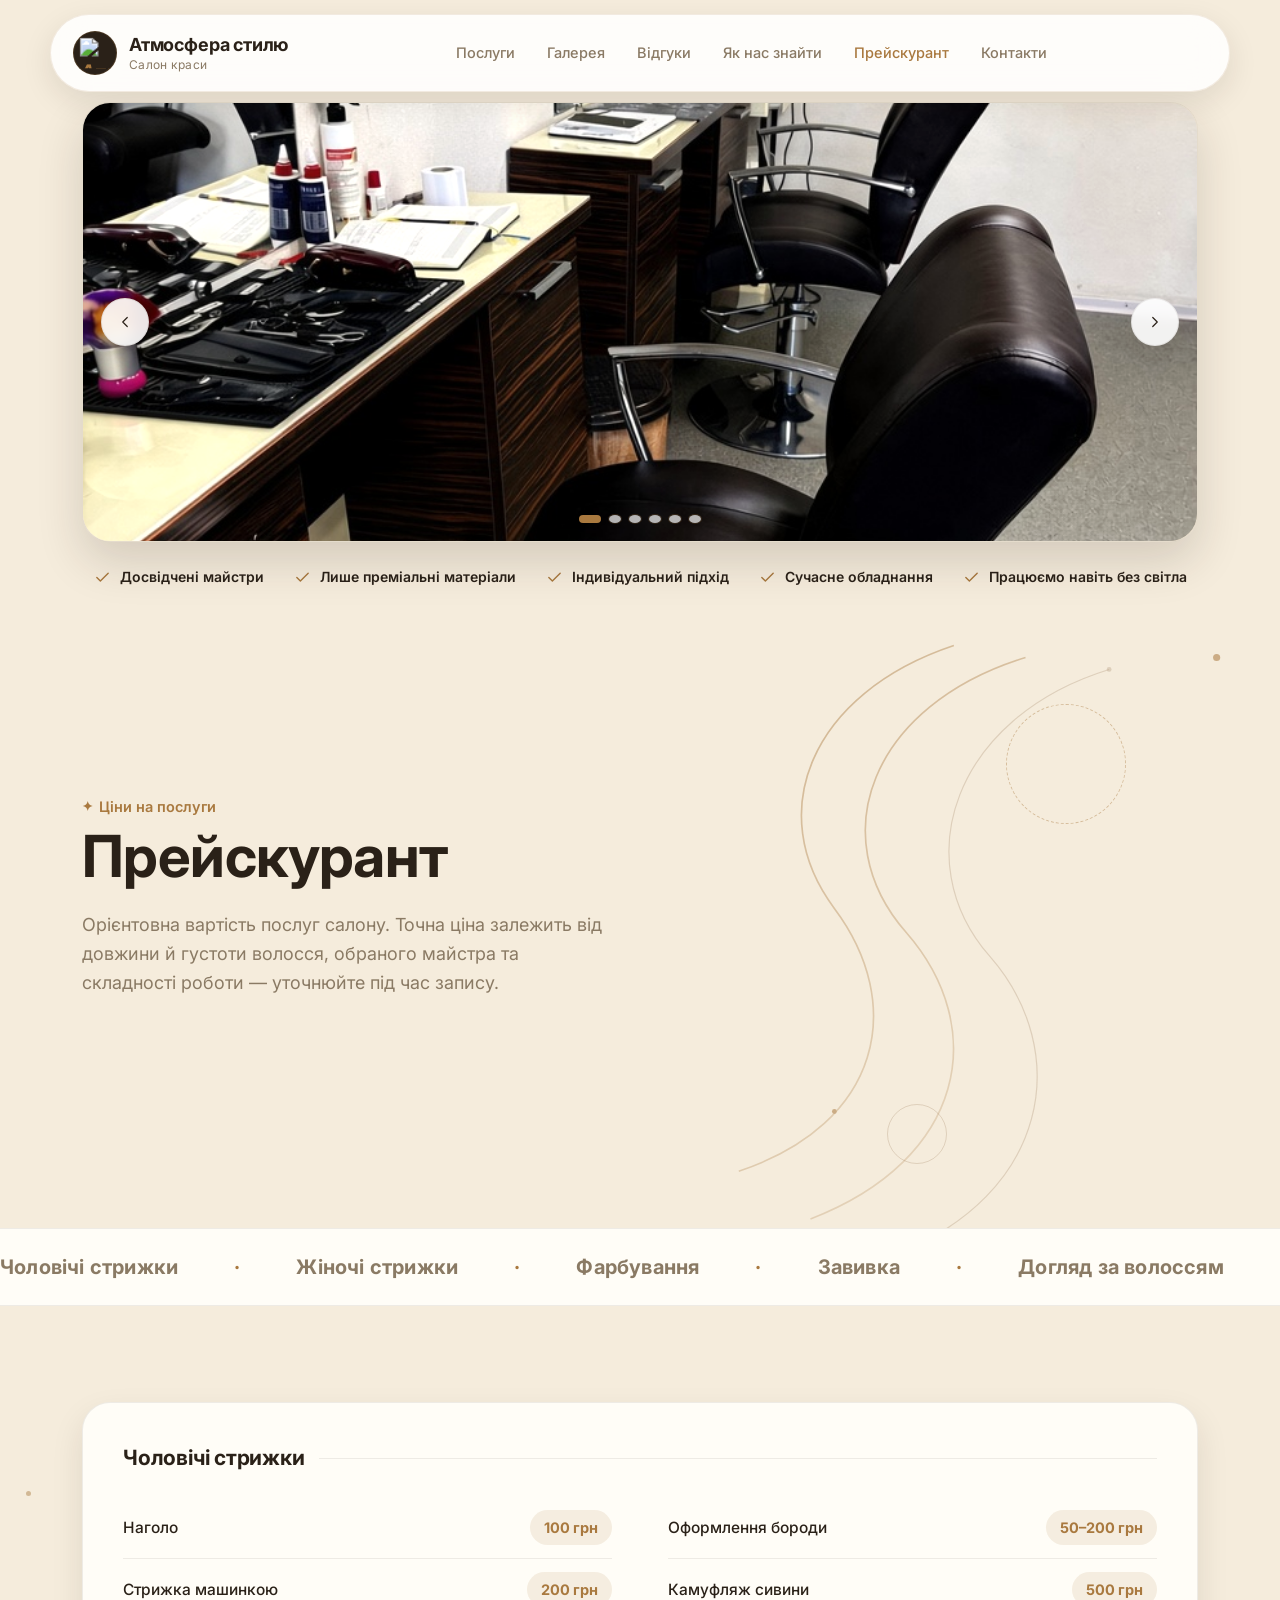
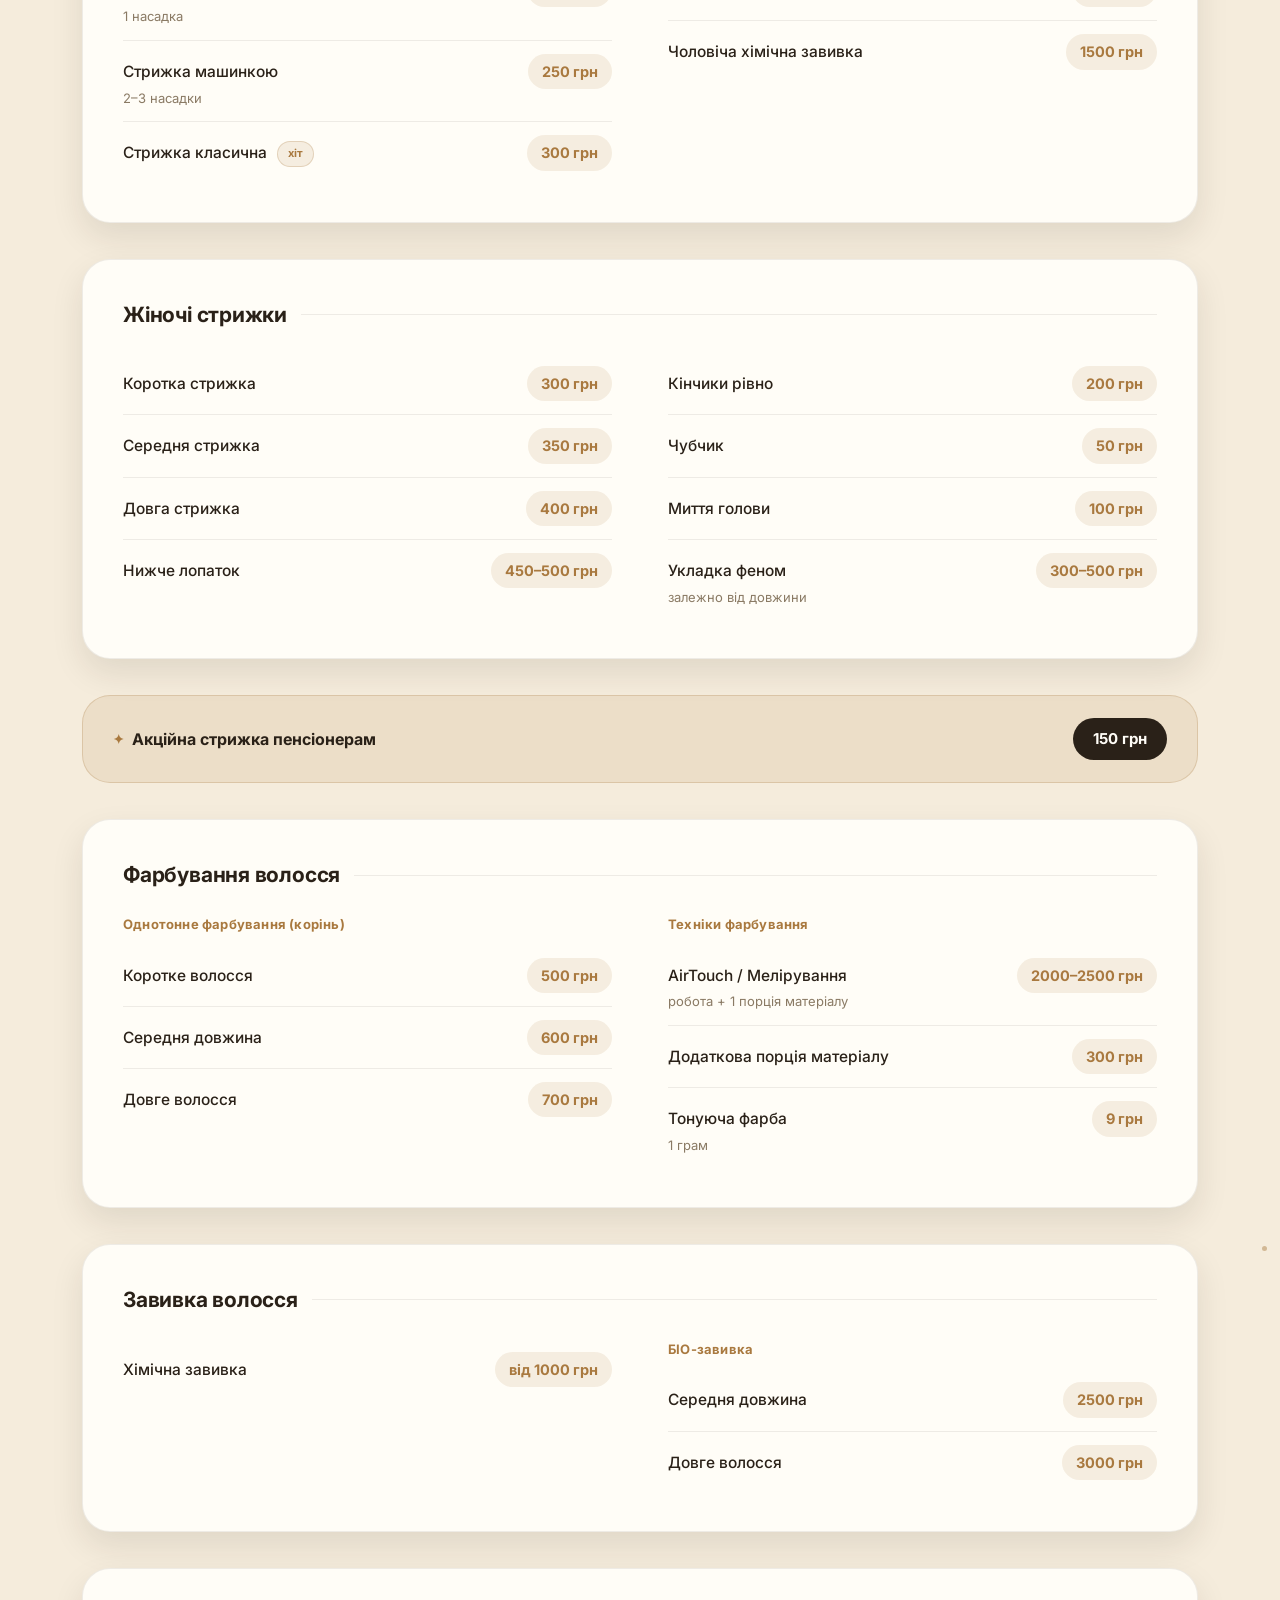
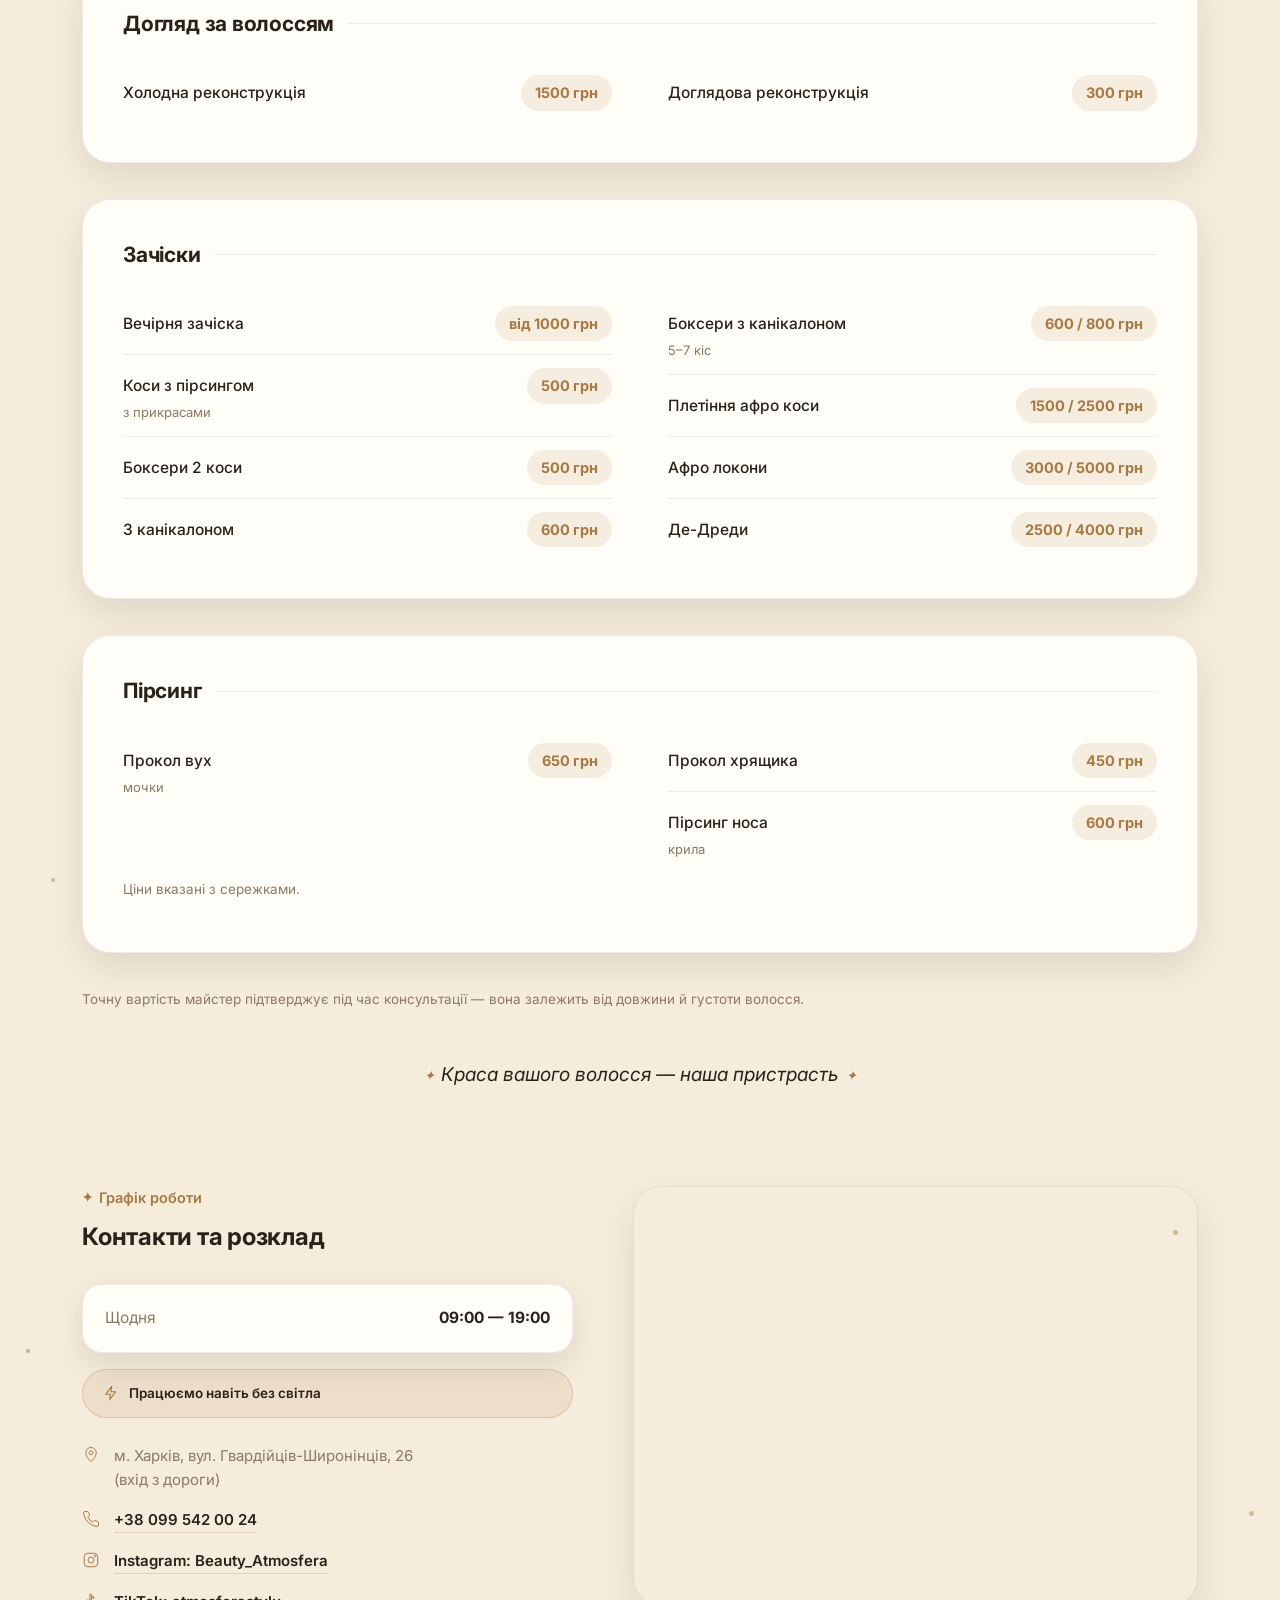
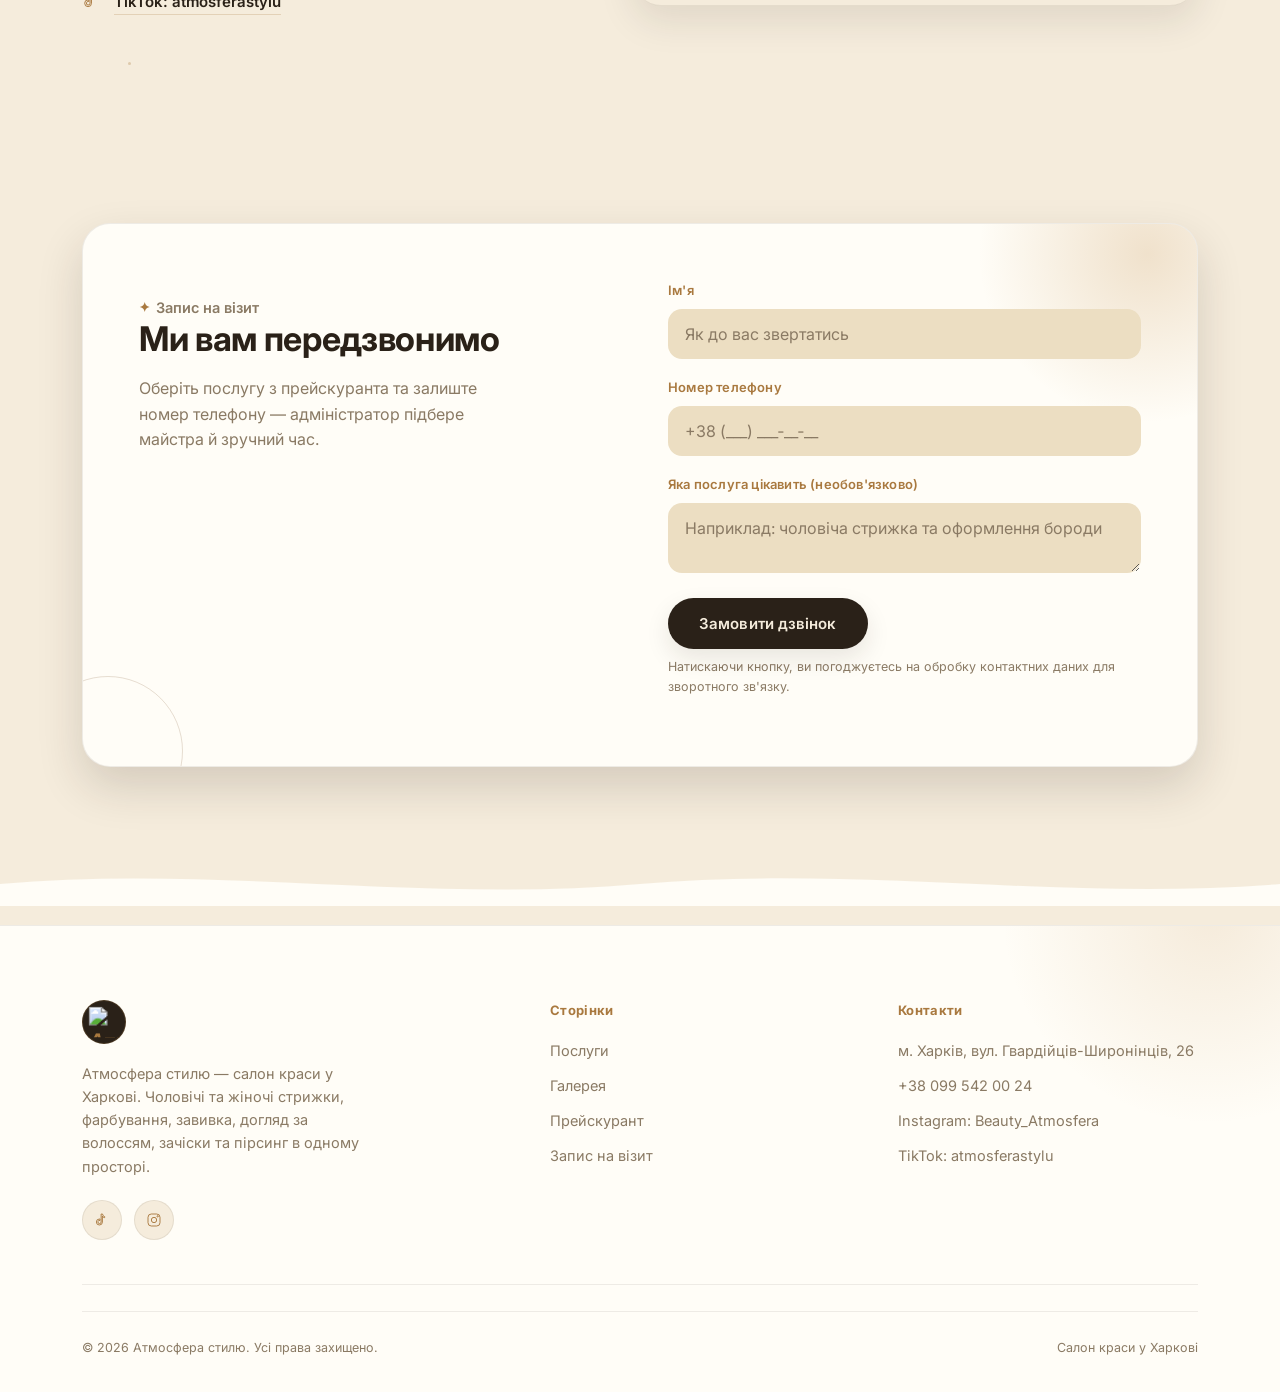
==== commit d814f01e: "edits" ====
--- a/pricing.html
+++ b/pricing.html
@@ -37,7 +37,6 @@
 
       <div class="header-cta">
         <a href="tel:+380995420024" class="phone">+38 099 542 00 24</a>
-        <a href="#запис" class="btn btn-gold">Записатись</a>
         <button class="burger" id="burger" aria-label="Меню" aria-expanded="false">
           <span></span>
         </button>
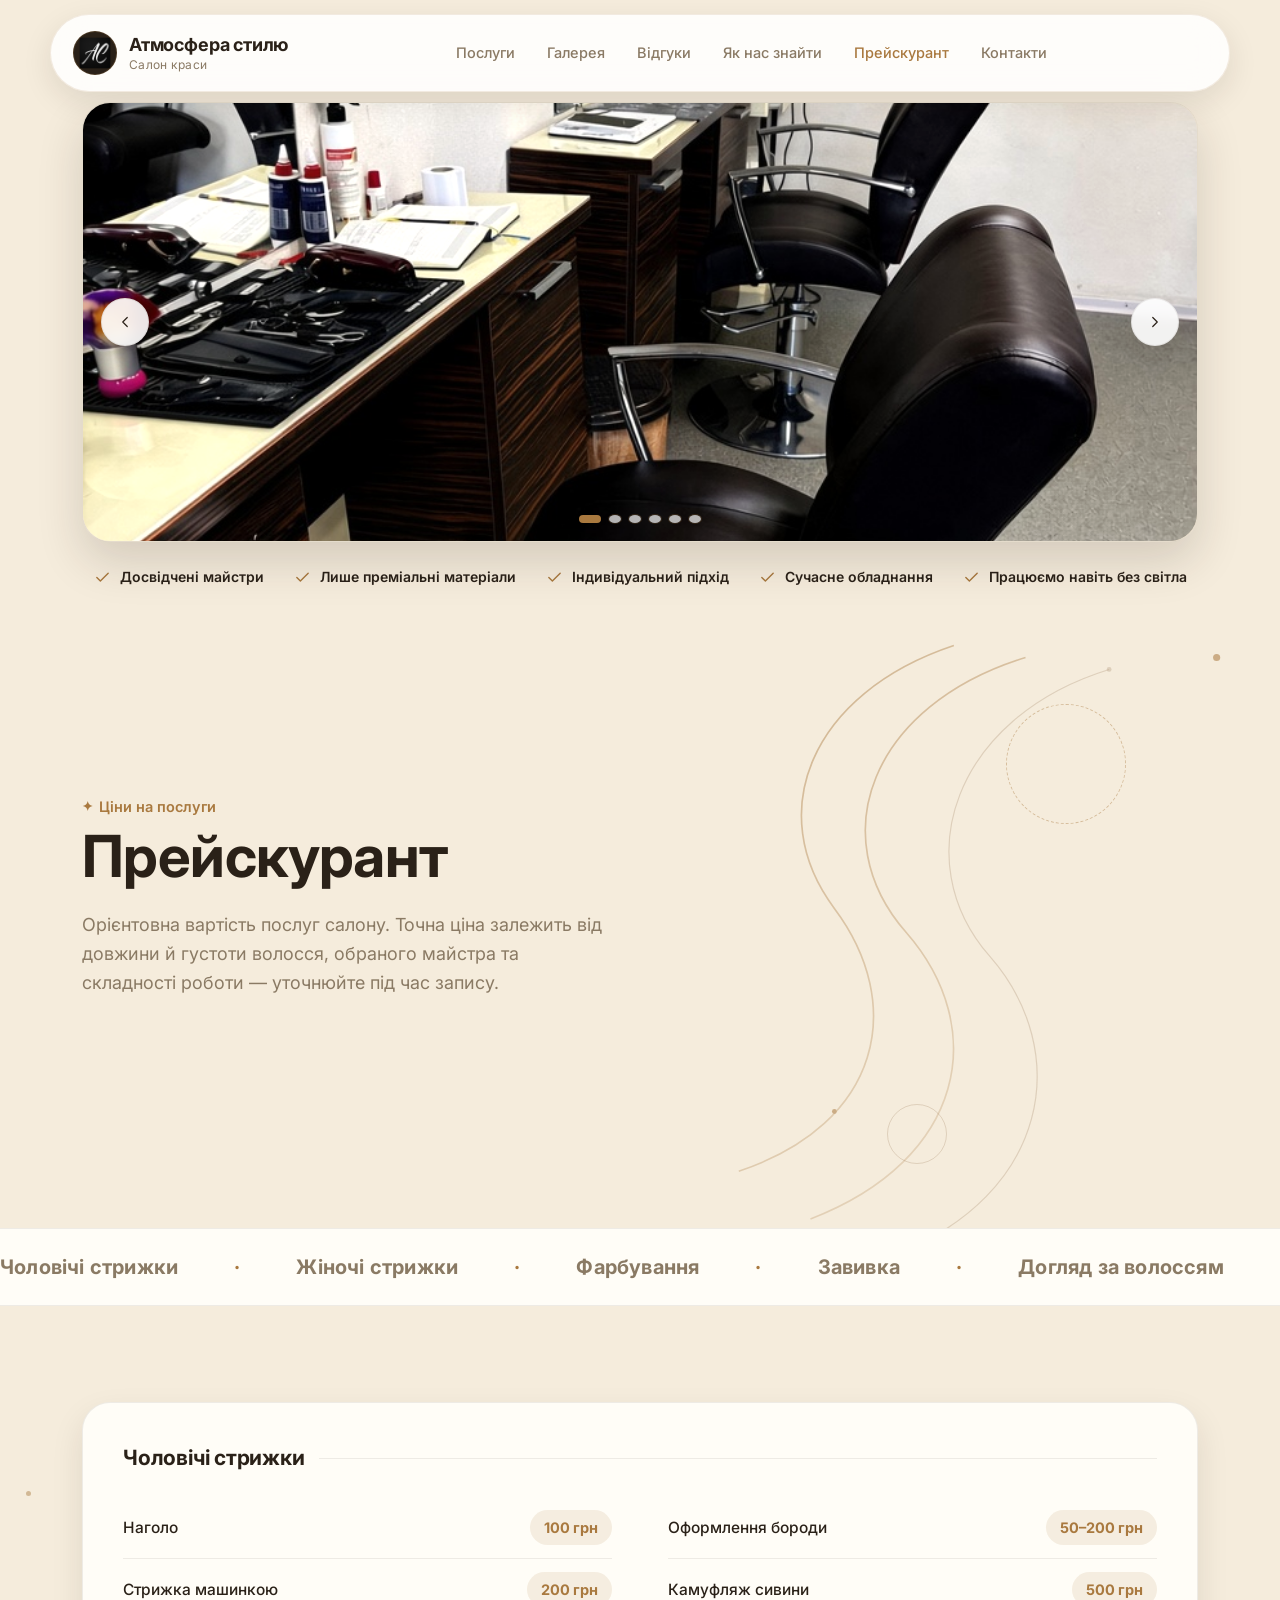
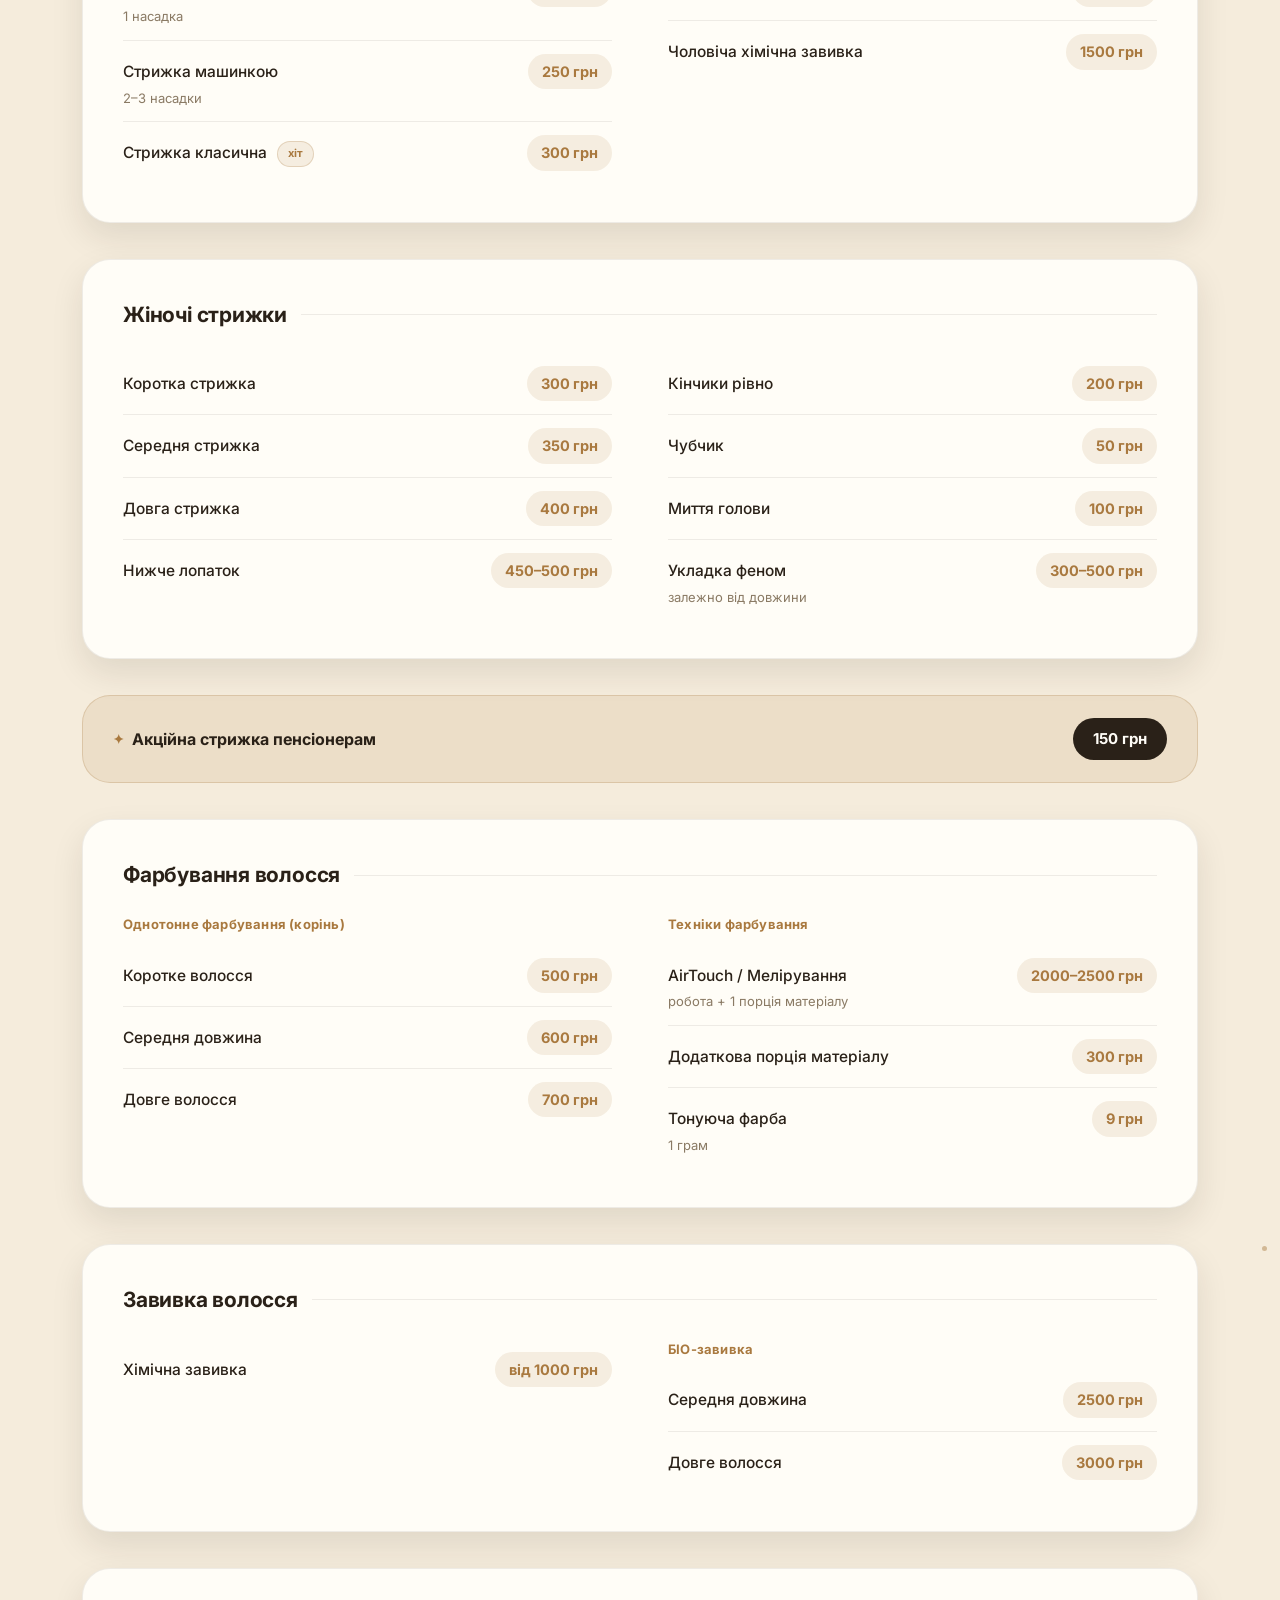
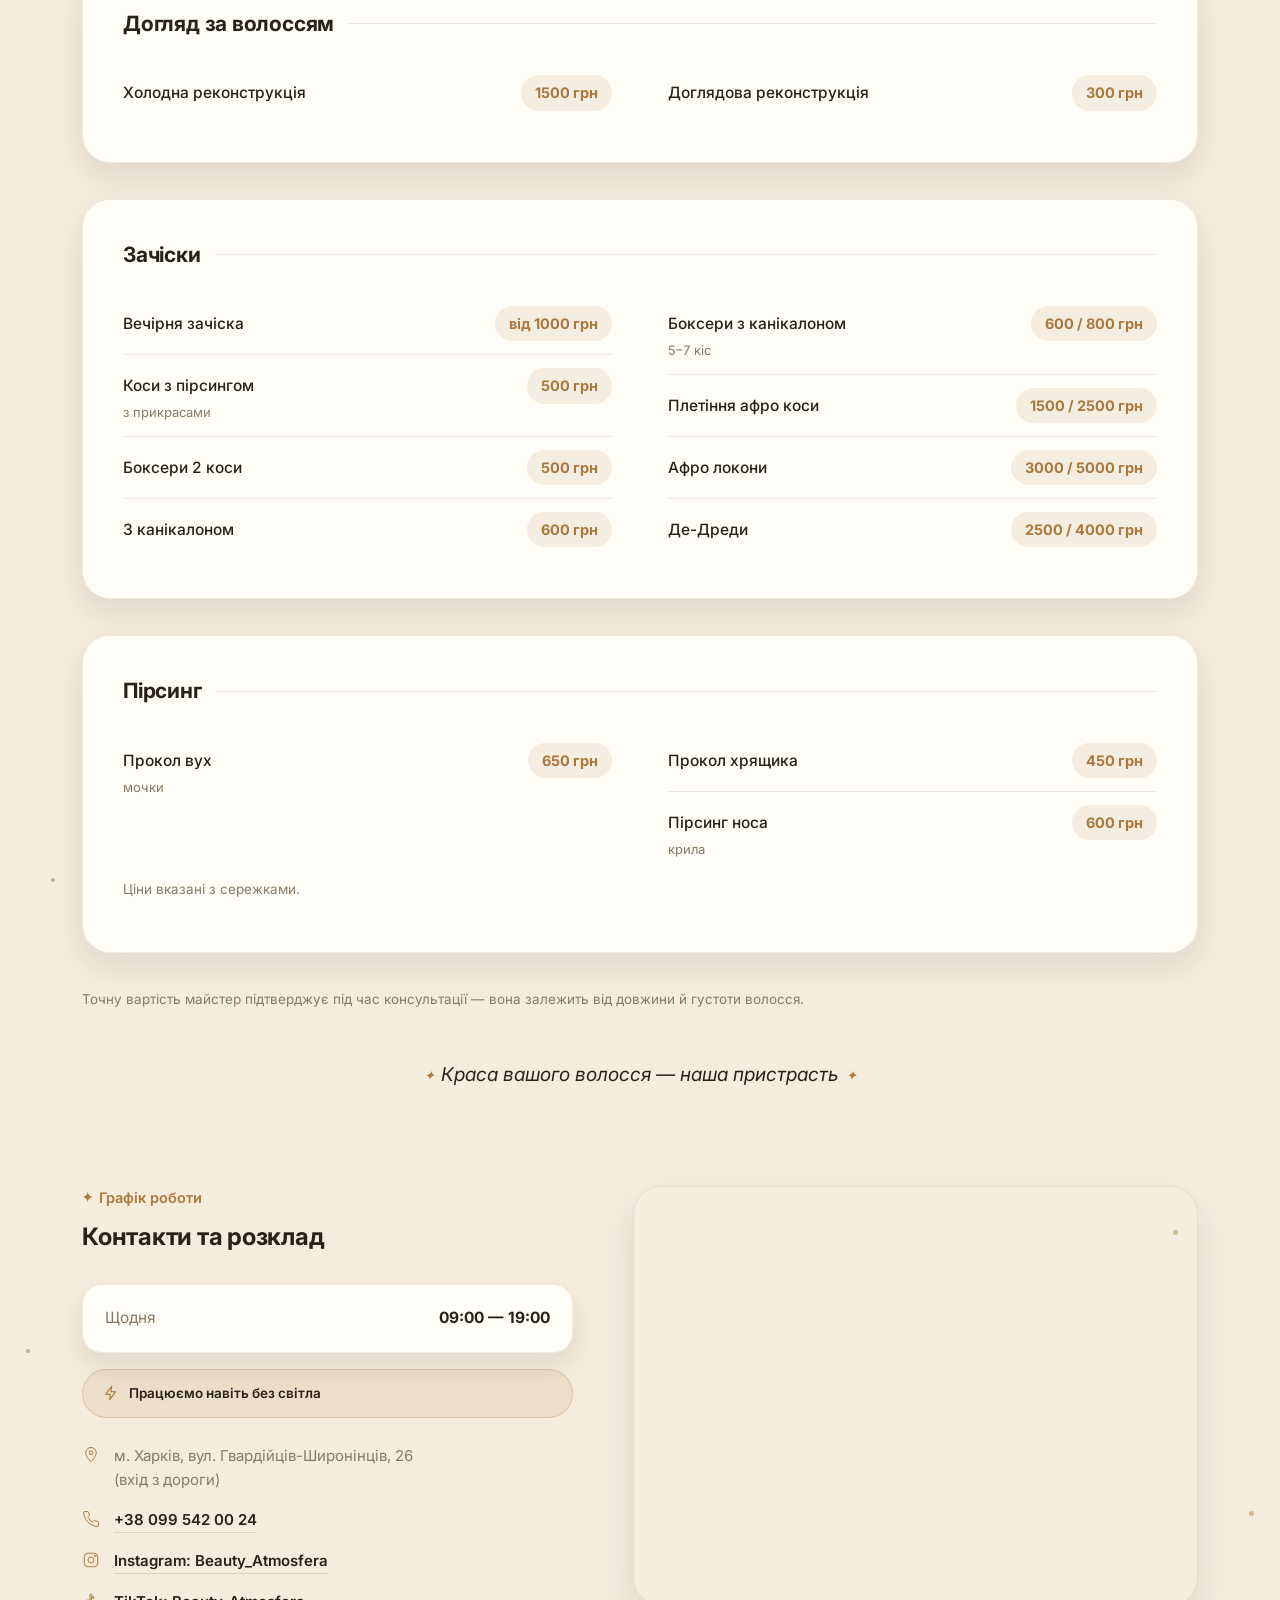
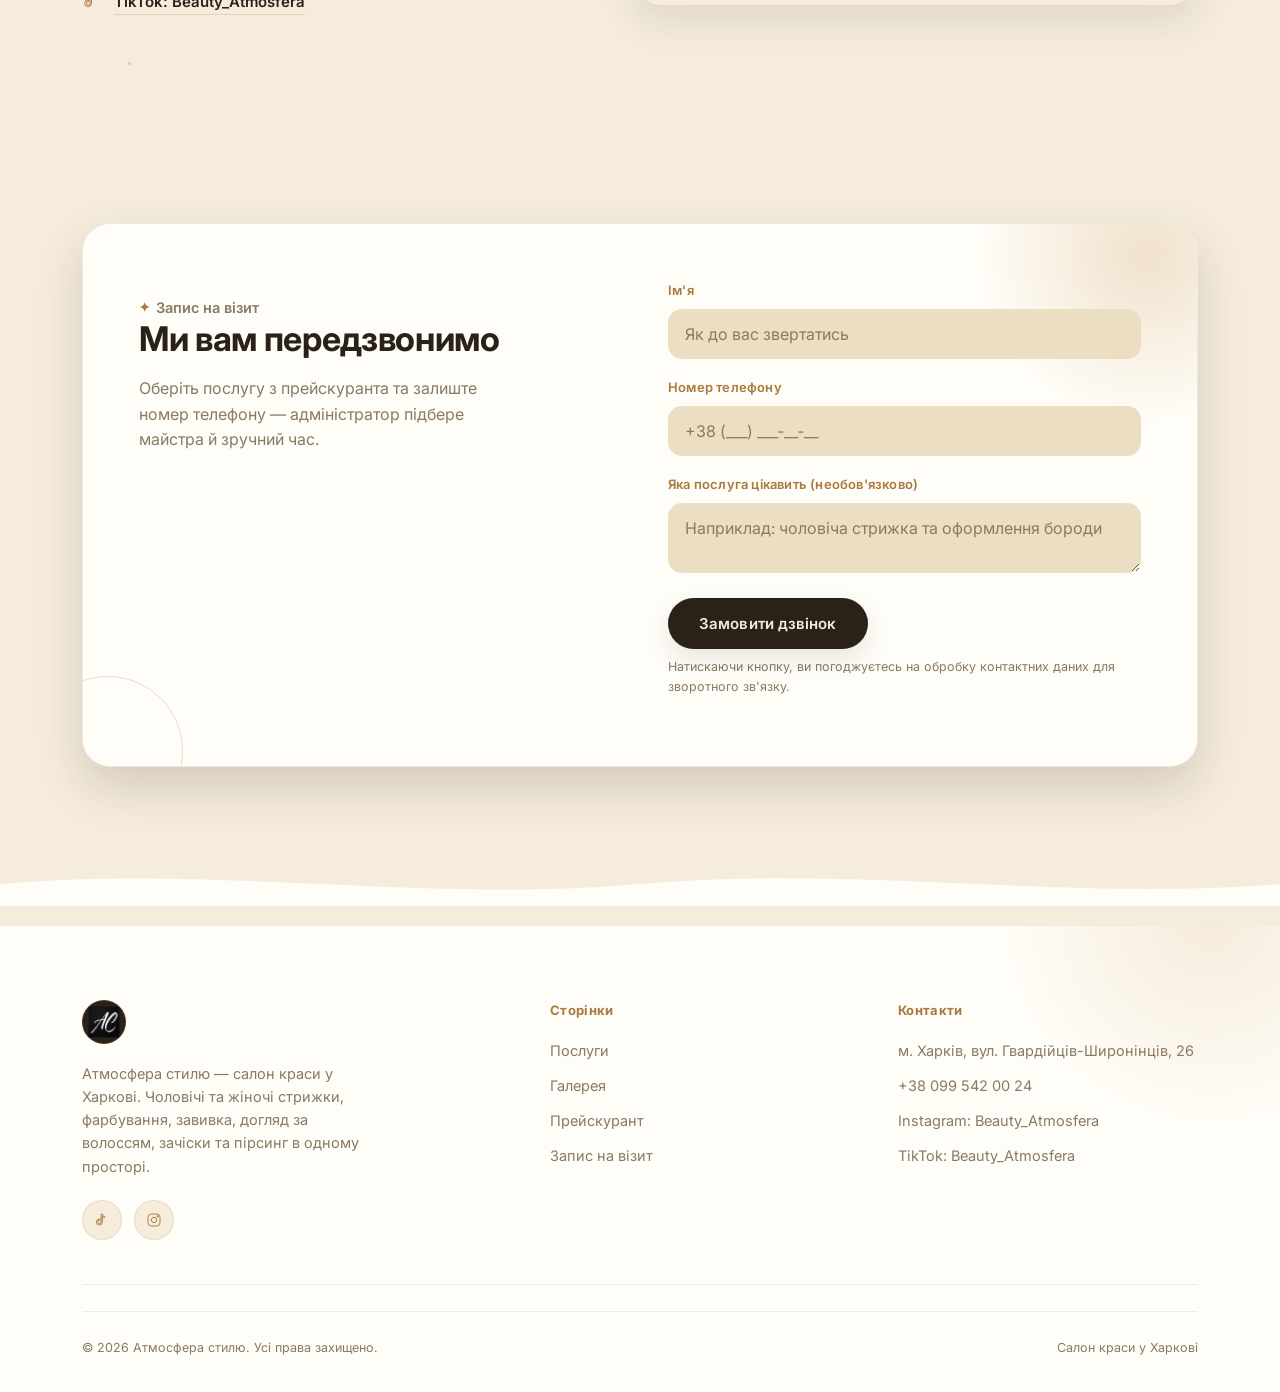
==== commit d7526925: "edits" ====
--- a/pricing.html
+++ b/pricing.html
@@ -7,10 +7,10 @@
   <title>Прейскурант — Атмосфера стилю</title>
   <meta name="description"
     content="Прейскурант салону краси Атмосфера стилю: чоловічі та жіночі стрижки, фарбування, завивка, догляд за волоссям, зачіски та пірсинг.">
-  <link rel="icon" href="favicon.ico" sizes="any">
-  <link rel="icon" href="favicon-32.png" type="image/png" sizes="32x32">
-  <link rel="icon" href="favicon-16.png" type="image/png" sizes="16x16">
-  <link rel="apple-touch-icon" href="apple-touch-icon.png">
+  <link rel="icon" href="./assets/favicon.ico" sizes="any">
+  <link rel="icon" href="./assets/favicon-32.png" type="image/png" sizes="32x32">
+  <link rel="icon" href="./assets/favicon-16.png" type="image/png" sizes="16x16">
+  <link rel="apple-touch-icon" href="./assets/apple-touch-icon.png">
   <link rel="stylesheet" href="style.css">
 </head>
 
@@ -19,7 +19,8 @@
   <header class="site-header" id="siteHeader">
     <div class="wrap">
       <a href="index.html" class="brand">
-        <span class="brand-mark"><img src="logo-512.png" alt="Атмосфера стилю — логотип" width="44" height="44"></span>
+        <span class="brand-mark"><img src="./assets/logo-512.png" alt="Атмосфера стилю — логотип" width="44"
+            height="44"></span>
         <span class="brand-word">
           <span class="name">Атмосфера стилю</span>
           <span class="sub">Салон краси</span>
@@ -397,8 +398,9 @@
                   <path
                     d="M16 8.5c-1.7 0-3-1-3.4-2.5V15a4.5 4.5 0 1 1-4.5-4.5c.3 0 .6 0 .9.1v2.1a2.4 2.4 0 1 0 1.7 2.3V3h2.1a4.1 4.1 0 0 0 3.2 3.9V8.5Z" />
                 </svg>
-                <a href="https://www.tiktok.com/@atmosferastylu" target="_blank" rel="noopener">TikTok:
-                  atmosferastylu</a>
+                <a href="https://www.tiktok.com/@julia_magicbeauti?_r=1&_t=ZS-99iUvJJlpRd" target="_blank"
+                  rel="noopener">TikTok:
+                  Beauty_Atmosfera</a>
               </div>
             </div>
           </div>
@@ -459,13 +461,13 @@
     <div class="wrap">
       <div class="footer-top">
         <div class="footer-about">
-          <span class="brand-mark"><img src="logo-512.png" alt="Атмосфера стилю — логотип" width="44"
+          <span class="brand-mark"><img src="./assets/logo-512.png" alt="Атмосфера стилю — логотип" width="44"
               height="44"></span>
           <p>Атмосфера стилю — салон краси у Харкові. Чоловічі та жіночі стрижки, фарбування, завивка, догляд за
             волоссям, зачіски та пірсинг в одному просторі.</p>
           <div class="socials">
-            <a href="https://www.tiktok.com/@atmosferastylu" target="_blank" rel="noopener" aria-label="TikTok"><svg
-                viewBox="0 0 24 24" fill="none" stroke-width="1.4">
+            <a href="https://www.tiktok.com/@julia_magicbeauti?_r=1&_t=ZS-99iUvJJlpRd"" target=" _blank" rel="noopener"
+              aria-label="TikTok"><svg viewBox="0 0 24 24" fill="none" stroke-width="1.4">
                 <path
                   d="M16 8.5c-1.7 0-3-1-3.4-2.5V15a4.5 4.5 0 1 1-4.5-4.5c.3 0 .6 0 .9.1v2.1a2.4 2.4 0 1 0 1.7 2.3V3h2.1a4.1 4.1 0 0 0 3.2 3.9V8.5Z" />
               </svg></a>
@@ -495,8 +497,9 @@
             <li><a
                 href="https://www.instagram.com/julia.oksana_kh?utm_source=ig_web_button_share_sheet&amp;stkn=ZDNlZDc0MzIxNw=="
                 target="_blank" rel="noopener">Instagram: Beauty_Atmosfera</a></li>
-            <li><a href="https://www.tiktok.com/@atmosferastylu" target="_blank" rel="noopener">TikTok:
-                atmosferastylu</a></li>
+            <li><a href="https://www.tiktok.com/@julia_magicbeauti?_r=1&_t=ZS-99iUvJJlpRd"" target=" _blank"
+                rel="noopener">TikTok:
+                Beauty_Atmosfera</a></li>
           </ul>
         </div>
       </div>
